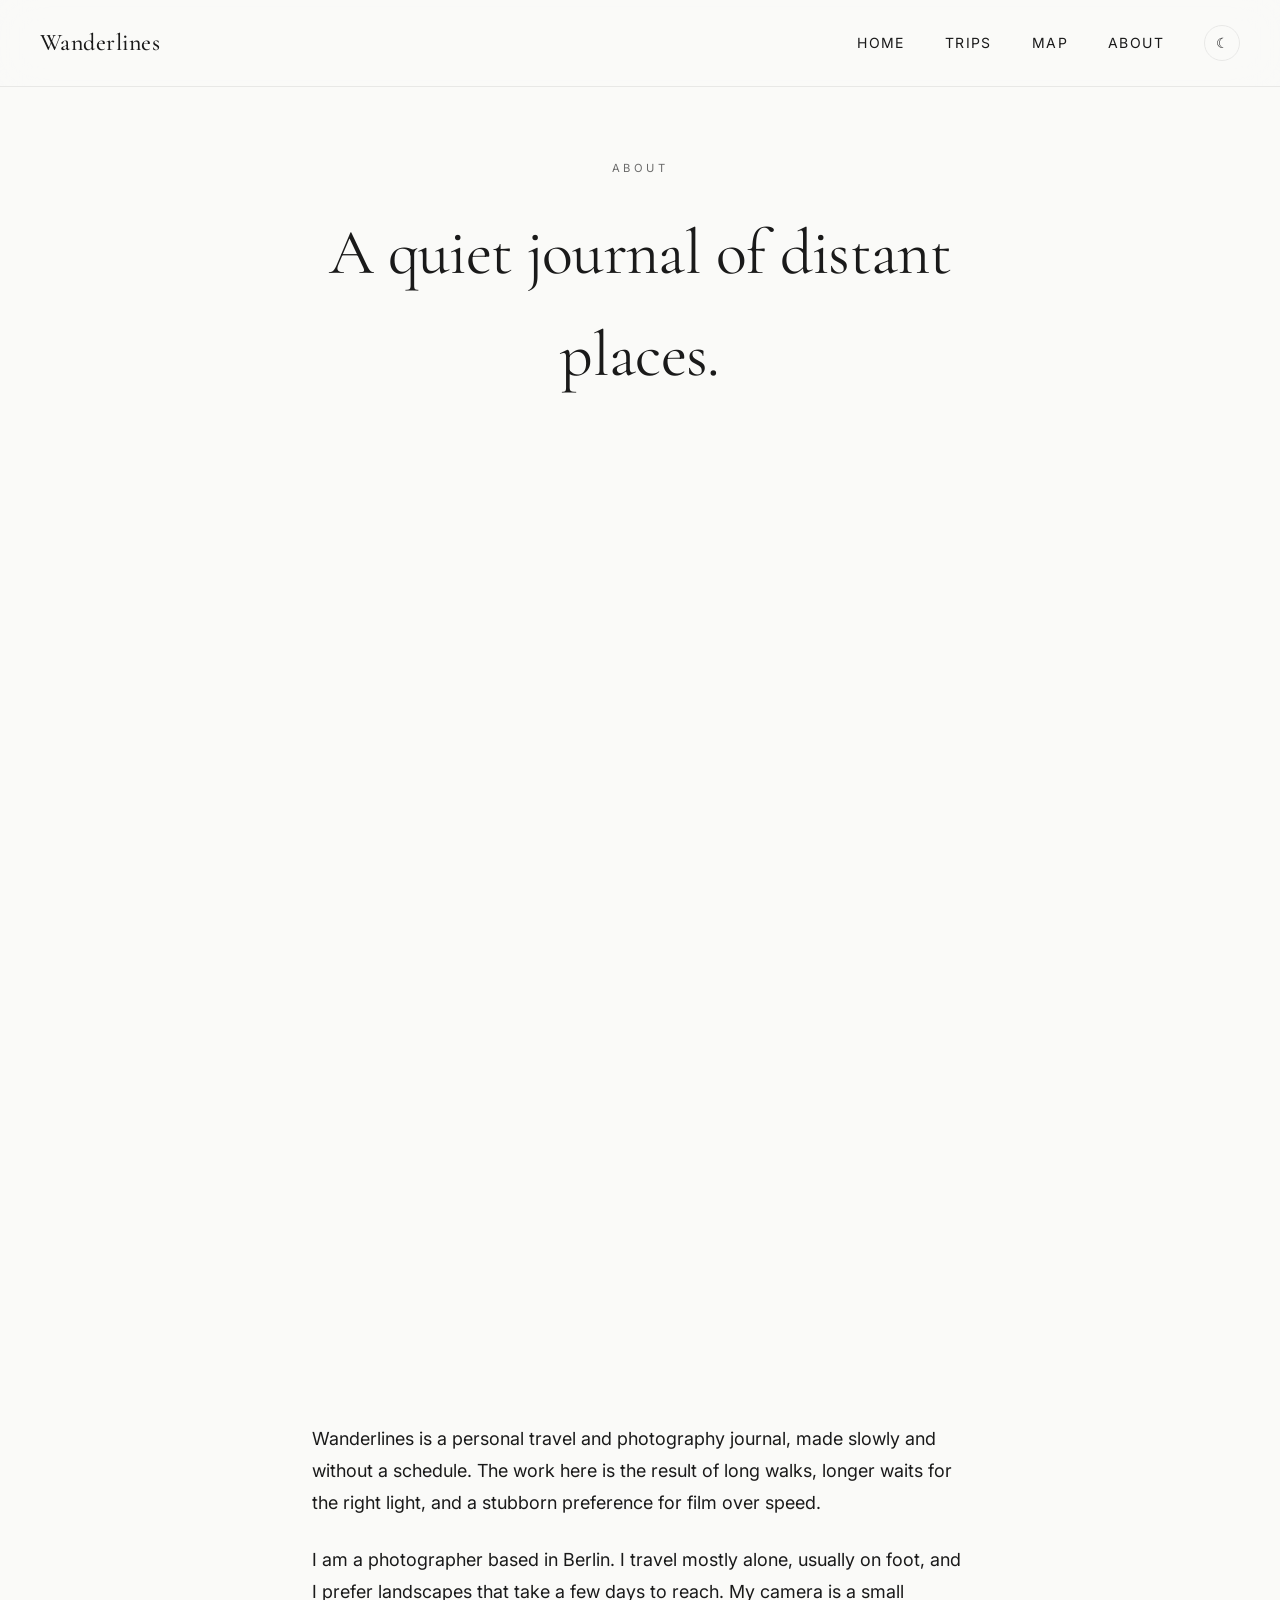
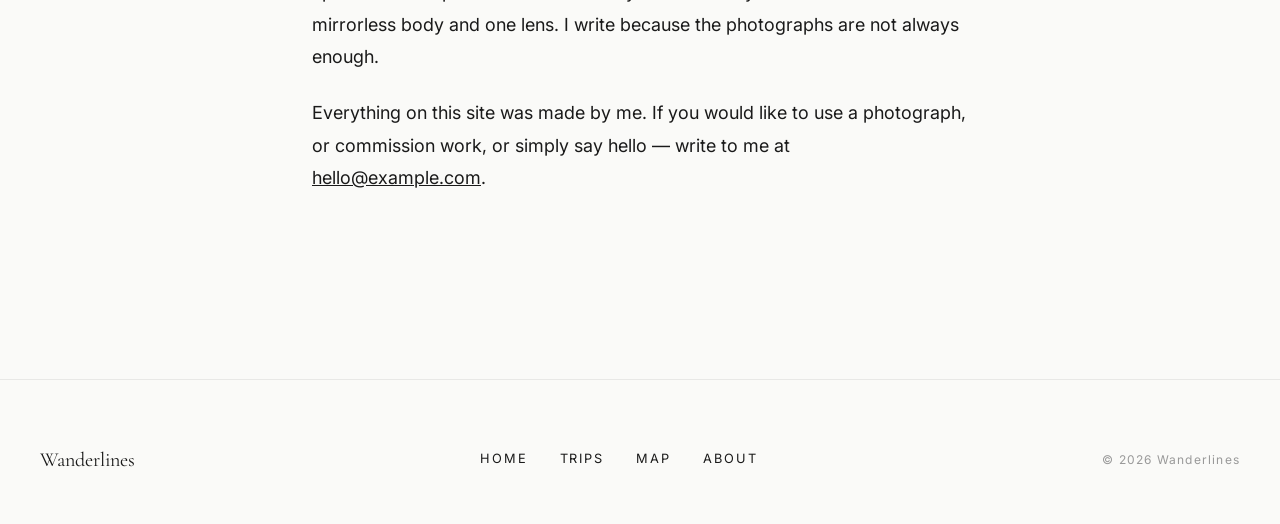
==== about.html @ 34afced1 "Upload website" ====
<!DOCTYPE html>
<html lang="en" data-theme="light">
<head>
<meta charset="UTF-8">
<meta name="viewport" content="width=device-width, initial-scale=1.0">
<title>About — Wanderlines</title>
<link rel="preconnect" href="https://fonts.googleapis.com">
<link rel="preconnect" href="https://fonts.gstatic.com" crossorigin>
<link href="https://fonts.googleapis.com/css2?family=Cormorant+Garamond:wght@400;500&family=Inter:wght@300;400;500&display=swap" rel="stylesheet">
<link rel="stylesheet" href="style.css">
</head>
<body>

<nav class="nav">
  <a href="index.html" class="nav-brand">Wanderlines</a>
  <ul class="nav-links">
    <li><a href="index.html">Home</a></li>
    <li><a href="trips.html">Trips</a></li>
    <li><a href="map.html">Map</a></li>
    <li><a href="about.html">About</a></li>
    <li><button class="theme-toggle" aria-label="Toggle theme">☾</button></li>
  </ul>
</nav>

<header class="about-hero">
  <div class="article-eyebrow">About</div>
  <h1>A quiet journal of distant places.</h1>
</header>

<div class="about-portrait">
  <img loading="lazy" src="https://images.unsplash.com/photo-1438761681033-6461ffad8d80?w=1200&q=85" alt="Portrait">
</div>

<section class="about-content">
  <p>
    Wanderlines is a personal travel and photography journal, made slowly and without a schedule. The work here is the result of long walks, longer waits for the right light, and a stubborn preference for film over speed.
  </p>
  <p>
    I am a photographer based in Berlin. I travel mostly alone, usually on foot, and I prefer landscapes that take a few days to reach. My camera is a small mirrorless body and one lens. I write because the photographs are not always enough.
  </p>
  <p>
    Everything on this site was made by me. If you would like to use a photograph, or commission work, or simply say hello — write to me at <a href="mailto:hello@example.com" style="text-decoration: underline;">hello@example.com</a>.
  </p>
</section>

<footer class="footer">
  <div class="footer-inner">
    <div class="footer-brand">Wanderlines</div>
    <ul class="footer-links">
      <li><a href="index.html">Home</a></li>
      <li><a href="trips.html">Trips</a></li>
      <li><a href="map.html">Map</a></li>
    <li><a href="about.html">About</a></li>
    </ul>
    <div class="footer-copy">© 2026 Wanderlines</div>
  </div>
</footer>

<script src="script.js"></script>
</body>
</html>
---- style.css ----
:root {
  --bg: #fafaf8;
  --text: #1a1a1a;
  --text-muted: #6b6b6b;
  --text-soft: #999;
  --border: #e8e8e6;
  --accent: #1a1a1a;
  --max-width: 1400px;
  --content-width: 720px;
  --font-serif: 'Cormorant Garamond', 'Playfair Display', Georgia, serif;
  --font-sans: 'Inter', -apple-system, BlinkMacSystemFont, 'Segoe UI', sans-serif;
  --font-mono: 'JetBrains Mono', 'Courier New', monospace;
}

[data-theme="dark"] {
  --bg: #0f0f0f;
  --text: #f0f0ed;
  --text-muted: #a0a0a0;
  --text-soft: #707070;
  --border: #2a2a2a;
  --accent: #f0f0ed;
}

* {
  margin: 0;
  padding: 0;
  box-sizing: border-box;
}

html {
  scroll-behavior: smooth;
}

body {
  background: var(--bg);
  color: var(--text);
  font-family: var(--font-sans);
  font-size: 16px;
  line-height: 1.6;
  -webkit-font-smoothing: antialiased;
  -moz-osx-font-smoothing: grayscale;
  transition: background 0.3s ease, color 0.3s ease;
}

img {
  max-width: 100%;
  display: block;
  height: auto;
}

a {
  color: inherit;
  text-decoration: none;
  transition: opacity 0.2s ease;
}

a:hover {
  opacity: 0.6;
}

/* ============ NAVIGATION ============ */
.nav {
  position: fixed;
  top: 0;
  left: 0;
  right: 0;
  z-index: 100;
  padding: 1.5rem 2.5rem;
  display: flex;
  justify-content: space-between;
  align-items: center;
  background: rgba(250, 250, 248, 0.85);
  backdrop-filter: blur(20px);
  -webkit-backdrop-filter: blur(20px);
  border-bottom: 1px solid var(--border);
  transition: background 0.3s ease;
}

[data-theme="dark"] .nav {
  background: rgba(15, 15, 15, 0.85);
}

.nav-brand {
  font-family: var(--font-serif);
  font-size: 1.5rem;
  font-weight: 500;
  letter-spacing: 0.02em;
}

.nav-links {
  display: flex;
  gap: 2.5rem;
  align-items: center;
  list-style: none;
}

.nav-links a {
  font-size: 0.875rem;
  letter-spacing: 0.1em;
  text-transform: uppercase;
  font-weight: 400;
}

.theme-toggle {
  background: none;
  border: 1px solid var(--border);
  color: var(--text);
  width: 36px;
  height: 36px;
  border-radius: 50%;
  cursor: pointer;
  display: flex;
  align-items: center;
  justify-content: center;
  font-size: 0.9rem;
  transition: all 0.2s ease;
}

.theme-toggle:hover {
  border-color: var(--text);
}

/* ============ HERO ============ */
.hero-link {
  display: block;
  text-decoration: none;
  color: inherit;
}

.hero-link:hover {
  opacity: 1;
}

.hero {
  height: 100vh;
  width: 100%;
  position: relative;
  overflow: hidden;
  display: flex;
  align-items: flex-end;
  justify-content: center;
  padding-bottom: 5rem;
}

.hero-image {
  position: absolute;
  inset: 0;
  width: 100%;
  height: 100%;
  object-fit: cover;
  z-index: 1;
}

.hero-overlay {
  position: absolute;
  inset: 0;
  background: linear-gradient(to bottom, rgba(0,0,0,0.1) 0%, rgba(0,0,0,0) 30%, rgba(0,0,0,0) 60%, rgba(0,0,0,0.5) 100%);
  z-index: 2;
}

.hero-content {
  position: relative;
  z-index: 3;
  text-align: center;
  color: #fff;
  padding: 0 2rem;
  max-width: 900px;
}

.hero-eyebrow {
  font-size: 0.75rem;
  letter-spacing: 0.3em;
  text-transform: uppercase;
  margin-bottom: 1.5rem;
  opacity: 0.9;
}

.hero-title {
  font-family: var(--font-serif);
  font-size: clamp(2.5rem, 6vw, 5rem);
  font-weight: 400;
  line-height: 1.1;
  letter-spacing: -0.01em;
  margin-bottom: 1.5rem;
}

.hero-subtitle {
  font-size: 1rem;
  opacity: 0.85;
  letter-spacing: 0.05em;
  font-weight: 300;
}

/* ============ SECTIONS ============ */
.section {
  padding: 6rem 2.5rem;
  max-width: var(--max-width);
  margin: 0 auto;
}

.section-header {
  display: flex;
  justify-content: space-between;
  align-items: baseline;
  margin-bottom: 4rem;
  padding-bottom: 1.5rem;
  border-bottom: 1px solid var(--border);
}

.section-title {
  font-family: var(--font-serif);
  font-size: 2.5rem;
  font-weight: 400;
  letter-spacing: -0.01em;
}

.section-meta {
  font-size: 0.75rem;
  letter-spacing: 0.2em;
  text-transform: uppercase;
  color: var(--text-muted);
}

/* ============ TRIP GRID ============ */
.trip-grid {
  display: grid;
  grid-template-columns: repeat(auto-fit, minmax(380px, 1fr));
  gap: 3rem 2.5rem;
}

.trip-card {
  display: block;
  cursor: pointer;
}

.trip-card-image {
  position: relative;
  width: 100%;
  aspect-ratio: 4 / 5;
  overflow: hidden;
  background: var(--border);
  margin-bottom: 1.5rem;
}

.trip-card-image img {
  width: 100%;
  height: 100%;
  object-fit: cover;
}

.trip-card:hover .trip-card-title {
  opacity: 0.6;
}

.trip-card-title {
  transition: opacity 0.2s ease;
}

.trip-card-meta {
  font-size: 0.7rem;
  letter-spacing: 0.25em;
  text-transform: uppercase;
  color: var(--text-muted);
  margin-bottom: 0.5rem;
}

.trip-card-title {
  font-family: var(--font-serif);
  font-size: 1.75rem;
  font-weight: 400;
  line-height: 1.2;
  margin-bottom: 0.4rem;
  letter-spacing: -0.01em;
}

.trip-card-subtitle {
  font-size: 0.95rem;
  color: var(--text-muted);
  font-weight: 300;
}

/* Featured first card spans two columns on larger screens */
.trip-grid.featured .trip-card:first-child {
  grid-column: span 2;
}

.trip-grid.featured .trip-card:first-child .trip-card-image {
  aspect-ratio: 16 / 9;
}

@media (max-width: 900px) {
  .trip-grid.featured .trip-card:first-child {
    grid-column: span 1;
  }
  .trip-grid.featured .trip-card:first-child .trip-card-image {
    aspect-ratio: 4 / 5;
  }
}

/* ============ ARTICLE LAYOUT ============ */
.article-hero {
  height: 90vh;
  width: 100%;
  position: relative;
  overflow: hidden;
}

.article-hero img {
  width: 100%;
  height: 100%;
  object-fit: cover;
}

.article-header {
  max-width: var(--content-width);
  margin: 5rem auto 4rem;
  padding: 0 2rem;
  text-align: center;
}

.article-eyebrow {
  font-size: 0.7rem;
  letter-spacing: 0.3em;
  text-transform: uppercase;
  color: var(--text-muted);
  margin-bottom: 1.5rem;
}

.article-title {
  font-family: var(--font-serif);
  font-size: clamp(2.5rem, 5vw, 4rem);
  font-weight: 400;
  line-height: 1.1;
  letter-spacing: -0.015em;
  margin-bottom: 1.5rem;
}

.article-meta {
  display: flex;
  justify-content: center;
  gap: 2rem;
  font-size: 0.75rem;
  letter-spacing: 0.2em;
  text-transform: uppercase;
  color: var(--text-muted);
}

.article-body {
  max-width: var(--max-width);
  margin: 0 auto;
  padding: 0 2.5rem 6rem;
}

.article-body > * + * {
  margin-top: 4rem;
}

.prose {
  max-width: var(--content-width);
  margin-left: auto;
  margin-right: auto;
  font-size: 1.125rem;
  line-height: 1.75;
  color: var(--text);
}

.prose p {
  margin-bottom: 1.5rem;
}

.prose p:last-child {
  margin-bottom: 0;
}

.prose h2 {
  font-family: var(--font-serif);
  font-size: 2rem;
  font-weight: 400;
  margin: 3rem 0 1.5rem;
  letter-spacing: -0.01em;
}

.prose h3 {
  font-family: var(--font-serif);
  font-size: 1.5rem;
  font-weight: 400;
  margin: 2.5rem 0 1rem;
}

.prose .lead {
  font-size: 1.25rem;
  line-height: 1.65;
  font-weight: 400;
  color: var(--text);
  margin-bottom: 2rem;
}

/* ============ IMAGE BLOCKS ============ */
.image-full {
  width: 100%;
  margin: 0 auto;
}

.image-full img {
  width: 100%;
  height: auto;
}

.image-caption {
  max-width: var(--content-width);
  margin: 1rem auto 0;
  font-size: 0.8rem;
  letter-spacing: 0.1em;
  text-transform: uppercase;
  color: var(--text-soft);
  text-align: center;
}

.image-portrait {
  max-width: 800px;
  margin: 0 auto;
}

.image-portrait img {
  aspect-ratio: 3 / 4;
  object-fit: cover;
  width: 100%;
}

.image-pair {
  display: grid;
  grid-template-columns: 1fr 1fr;
  gap: 1rem;
}

.image-pair img {
  width: 100%;
  aspect-ratio: 3 / 4;
  object-fit: cover;
}

@media (max-width: 700px) {
  .image-pair {
    grid-template-columns: 1fr;
  }
}

.image-triptych {
  display: grid;
  grid-template-columns: 1fr 1fr 1fr;
  gap: 0.5rem;
}

.image-triptych img {
  width: 100%;
  aspect-ratio: 3 / 4;
  object-fit: cover;
}

@media (max-width: 700px) {
  .image-triptych {
    grid-template-columns: 1fr;
  }
}

/* ============ ABOUT PAGE ============ */
.about-hero {
  padding: 10rem 2.5rem 4rem;
  text-align: center;
  max-width: 800px;
  margin: 0 auto;
}

.about-hero h1 {
  font-family: var(--font-serif);
  font-size: clamp(2.5rem, 5vw, 4rem);
  font-weight: 400;
  margin-bottom: 1.5rem;
  letter-spacing: -0.01em;
}

.about-portrait {
  max-width: 600px;
  margin: 3rem auto;
}

.about-portrait img {
  width: 100%;
  aspect-ratio: 3 / 4;
  object-fit: cover;
}

.about-content {
  max-width: var(--content-width);
  margin: 0 auto;
  padding: 2rem 2rem 6rem;
  font-size: 1.125rem;
  line-height: 1.8;
}

.about-content p {
  margin-bottom: 1.5rem;
}

/* ============ FOOTER ============ */
.footer {
  border-top: 1px solid var(--border);
  padding: 4rem 2.5rem 3rem;
  margin-top: 4rem;
}

.footer-inner {
  max-width: var(--max-width);
  margin: 0 auto;
  display: flex;
  justify-content: space-between;
  align-items: center;
  flex-wrap: wrap;
  gap: 2rem;
}

.footer-brand {
  font-family: var(--font-serif);
  font-size: 1.25rem;
}

.footer-links {
  display: flex;
  gap: 2rem;
  list-style: none;
  font-size: 0.8rem;
  letter-spacing: 0.15em;
  text-transform: uppercase;
}

.footer-copy {
  font-size: 0.75rem;
  color: var(--text-soft);
  letter-spacing: 0.1em;
}

/* ============ LAZY LOADING ============ */
img[loading="lazy"] {
  opacity: 0;
  transition: opacity 0.6s ease;
}

img[loading="lazy"].loaded {
  opacity: 1;
}

/* ============ LIGHTBOX ============ */
.article-body img {
  cursor: zoom-in;
}

.lightbox {
  position: fixed;
  inset: 0;
  background: rgba(10, 10, 10, 0.96);
  z-index: 1000;
  display: none;
  align-items: center;
  justify-content: center;
  opacity: 0;
  transition: opacity 0.3s ease;
  cursor: zoom-out;
}

.lightbox.open {
  display: flex;
  opacity: 1;
}

.lightbox img {
  max-width: 92vw;
  max-height: 92vh;
  width: auto;
  height: auto;
  object-fit: contain;
  user-select: none;
}

.lightbox-close {
  position: fixed;
  top: 1.5rem;
  right: 1.5rem;
  background: none;
  border: none;
  color: #fff;
  font-size: 2rem;
  cursor: pointer;
  width: 44px;
  height: 44px;
  display: flex;
  align-items: center;
  justify-content: center;
  line-height: 1;
  opacity: 0.7;
  transition: opacity 0.2s ease;
}

.lightbox-close:hover {
  opacity: 1;
}

.lightbox-nav {
  position: fixed;
  top: 50%;
  transform: translateY(-50%);
  background: none;
  border: none;
  color: #fff;
  font-size: 2rem;
  cursor: pointer;
  width: 60px;
  height: 60px;
  display: flex;
  align-items: center;
  justify-content: center;
  opacity: 0.5;
  transition: opacity 0.2s ease;
}

.lightbox-nav:hover {
  opacity: 1;
}

.lightbox-prev {
  left: 1rem;
}

.lightbox-next {
  right: 1rem;
}

.lightbox-counter {
  position: fixed;
  bottom: 1.5rem;
  left: 50%;
  transform: translateX(-50%);
  color: #fff;
  font-size: 0.75rem;
  letter-spacing: 0.2em;
  text-transform: uppercase;
  opacity: 0.7;
}

@media (max-width: 600px) {
  .lightbox-nav {
    width: 44px;
    font-size: 1.5rem;
  }
}

/* ============ MOBILE ============ */
@media (max-width: 768px) {
  .nav {
    padding: 1rem 1.5rem;
  }

  .nav-links {
    gap: 1.25rem;
  }

  .nav-links a {
    font-size: 0.75rem;
  }

  .section {
    padding: 4rem 1.5rem;
  }

  .section-header {
    flex-direction: column;
    align-items: flex-start;
    gap: 0.75rem;
  }

  .section-title {
    font-size: 1.75rem;
  }

  .trip-grid {
    grid-template-columns: 1fr;
    gap: 3rem;
  }

  .article-body {
    padding: 0 1rem 4rem;
  }

  .article-body > * + * {
    margin-top: 2.5rem;
  }

  .footer-inner {
    flex-direction: column;
    text-align: center;
  }
}
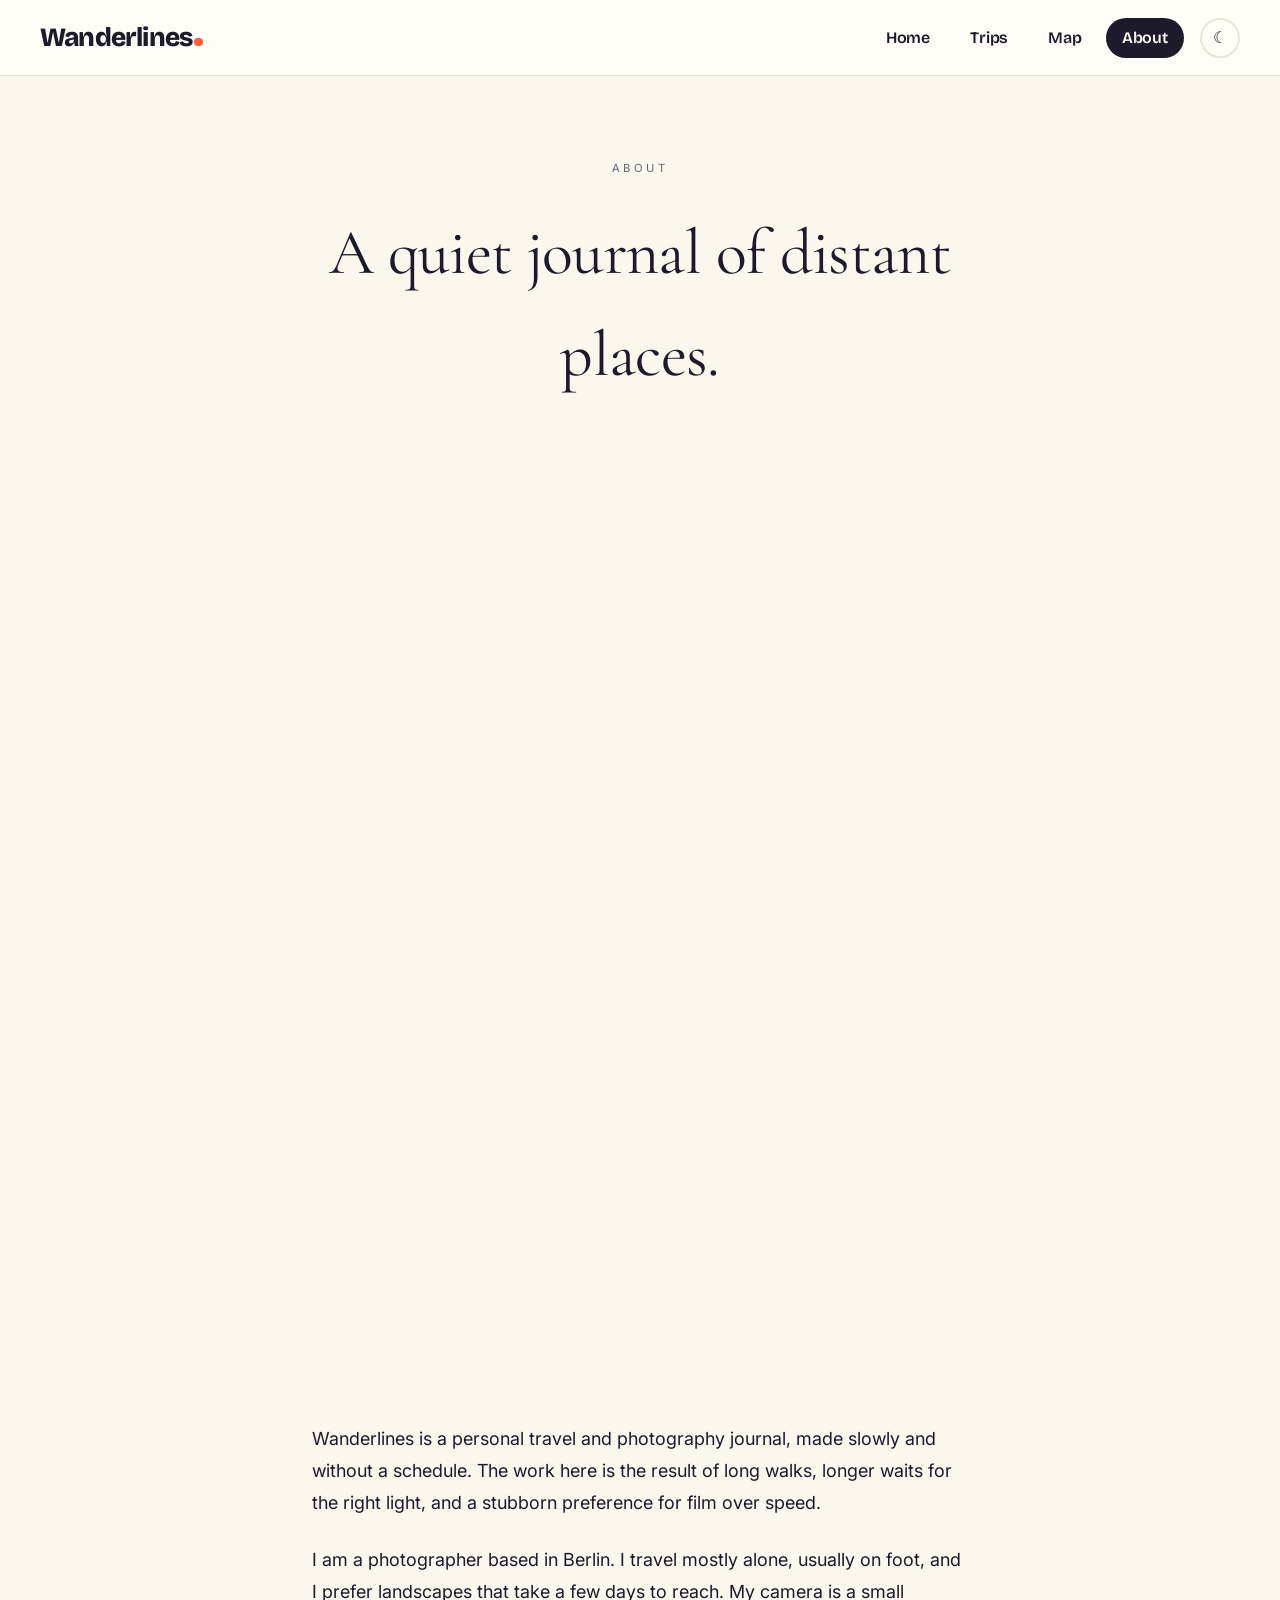
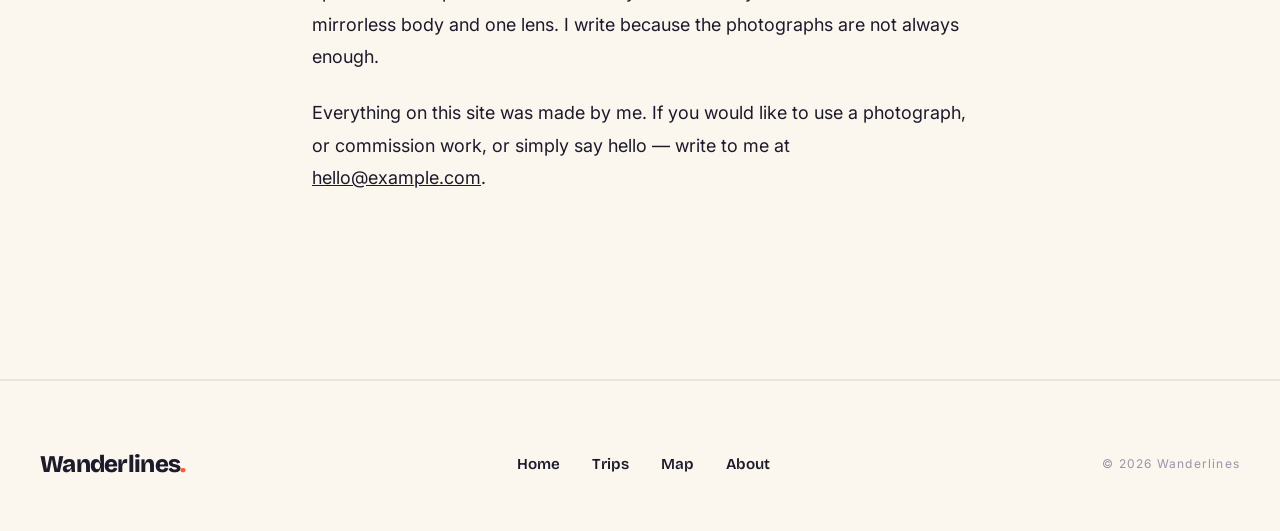
==== commit 1ffa25c5: "Modernized website, mobile version fixed + minor fixes" ====
--- a/about.html
+++ b/about.html
@@ -6,13 +6,16 @@
 <title>About — Wanderlines</title>
 <link rel="preconnect" href="https://fonts.googleapis.com">
 <link rel="preconnect" href="https://fonts.gstatic.com" crossorigin>
-<link href="https://fonts.googleapis.com/css2?family=Cormorant+Garamond:wght@400;500&family=Inter:wght@300;400;500&display=swap" rel="stylesheet">
+<link href="https://fonts.googleapis.com/css2?family=Bricolage+Grotesque:opsz,wght@12..96,400..800&family=Cormorant+Garamond:wght@400;500&family=Inter:wght@300;400;500;600&display=swap" rel="stylesheet">
 <link rel="stylesheet" href="style.css">
 </head>
 <body>
 
 <nav class="nav">
   <a href="index.html" class="nav-brand">Wanderlines</a>
+  <button class="nav-toggle" aria-label="Open menu" aria-expanded="false">
+    <span></span><span></span><span></span>
+  </button>
   <ul class="nav-links">
     <li><a href="index.html">Home</a></li>
     <li><a href="trips.html">Trips</a></li>
@@ -21,6 +24,7 @@
     <li><button class="theme-toggle" aria-label="Toggle theme">☾</button></li>
   </ul>
 </nav>
+<div class="nav-overlay"></div>
 
 <header class="about-hero">
   <div class="article-eyebrow">About</div>
--- a/style.css
+++ b/style.css
@@ -1,24 +1,39 @@
 :root {
-  --bg: #fafaf8;
-  --text: #1a1a1a;
-  --text-muted: #6b6b6b;
-  --text-soft: #999;
-  --border: #e8e8e6;
-  --accent: #1a1a1a;
+  --bg: #fbf6ee;
+  --bg-elevated: #ffffff;
+  --text: #1d1a2b;
+  --text-muted: #6a6478;
+  --text-soft: #9a94a6;
+  --border: #ece4d6;
+  --accent: #ff5a3c;
+  --accent-teal: #12a58e;
+  --accent-sun: #ffbe2e;
+  --accent-soft: rgba(255, 90, 60, 0.12);
+  --nav-bg: rgba(255, 253, 249, 0.92);
+  --card-shadow: 0 18px 40px -18px rgba(29, 26, 43, 0.35);
+  --gradient-trail: linear-gradient(90deg, var(--accent) 0%, var(--accent-sun) 50%, var(--accent-teal) 100%);
+  --radius-card: 18px;
   --max-width: 1400px;
   --content-width: 720px;
+  --font-display: 'Bricolage Grotesque', 'Inter', -apple-system, BlinkMacSystemFont, sans-serif;
   --font-serif: 'Cormorant Garamond', 'Playfair Display', Georgia, serif;
   --font-sans: 'Inter', -apple-system, BlinkMacSystemFont, 'Segoe UI', sans-serif;
   --font-mono: 'JetBrains Mono', 'Courier New', monospace;
 }
 
 [data-theme="dark"] {
-  --bg: #0f0f0f;
-  --text: #f0f0ed;
-  --text-muted: #a0a0a0;
-  --text-soft: #707070;
-  --border: #2a2a2a;
-  --accent: #f0f0ed;
+  --bg: #14121c;
+  --bg-elevated: #1d1a28;
+  --text: #f5efe6;
+  --text-muted: #aaa3b8;
+  --text-soft: #6f6880;
+  --border: #2a2635;
+  --accent: #ff7a5c;
+  --accent-teal: #3fd1b8;
+  --accent-sun: #ffd36a;
+  --accent-soft: rgba(255, 122, 92, 0.16);
+  --nav-bg: rgba(20, 18, 28, 0.82);
+  --card-shadow: 0 18px 40px -18px rgba(0, 0, 0, 0.8);
 }
 
 * {
@@ -42,6 +57,11 @@
   transition: background 0.3s ease, color 0.3s ease;
 }
 
+::selection {
+  background: var(--accent);
+  color: #fff;
+}
+
 img {
   max-width: 100%;
   display: block;
@@ -51,7 +71,7 @@
 a {
   color: inherit;
   text-decoration: none;
-  transition: opacity 0.2s ease;
+  transition: opacity 0.2s ease, color 0.2s ease;
 }
 
 a:hover {
@@ -65,59 +85,169 @@
   left: 0;
   right: 0;
   z-index: 100;
-  padding: 1.5rem 2.5rem;
+  padding: 1.1rem 2.5rem;
   display: flex;
   justify-content: space-between;
   align-items: center;
-  background: rgba(250, 250, 248, 0.85);
-  backdrop-filter: blur(20px);
-  -webkit-backdrop-filter: blur(20px);
+  background: var(--nav-bg);
+  backdrop-filter: blur(20px) saturate(1.4);
+  -webkit-backdrop-filter: blur(20px) saturate(1.4);
   border-bottom: 1px solid var(--border);
-  transition: background 0.3s ease;
-}
-
-[data-theme="dark"] .nav {
-  background: rgba(15, 15, 15, 0.85);
+  transition: background 0.3s ease, box-shadow 0.3s ease;
+}
+
+.nav.is-scrolled {
+  box-shadow: 0 10px 30px -20px rgba(29, 26, 43, 0.5);
+}
+
+.nav-progress {
+  position: absolute;
+  left: 0;
+  bottom: -1px;
+  width: 100%;
+  height: 3px;
+  background: var(--gradient-trail);
+  transform-origin: left center;
+  transform: scaleX(var(--scroll-progress, 0));
+  pointer-events: none;
 }
 
 .nav-brand {
-  font-family: var(--font-serif);
-  font-size: 1.5rem;
-  font-weight: 500;
-  letter-spacing: 0.02em;
+  font-family: var(--font-display);
+  font-size: 1.65rem;
+  font-weight: 800;
+  letter-spacing: -0.03em;
+  line-height: 1;
+  display: inline-flex;
+  align-items: baseline;
+  transition: transform 0.25s cubic-bezier(0.34, 1.56, 0.64, 1);
+}
+
+.nav-brand::after {
+  content: "";
+  width: 0.32em;
+  height: 0.32em;
+  margin-left: 0.08em;
+  border-radius: 50%;
+  background: var(--accent);
+  transition: background 0.25s ease, transform 0.25s ease;
+}
+
+.nav-brand:hover {
+  opacity: 1;
+  transform: rotate(-3deg) scale(1.04);
+}
+
+.nav-brand:hover::after {
+  background: var(--accent-teal);
+  transform: translateY(-0.35em);
 }
 
 .nav-links {
   display: flex;
-  gap: 2.5rem;
+  gap: 0.5rem;
   align-items: center;
   list-style: none;
 }
 
 .nav-links a {
-  font-size: 0.875rem;
-  letter-spacing: 0.1em;
-  text-transform: uppercase;
-  font-weight: 400;
+  display: block;
+  padding: 0.45rem 1rem;
+  border-radius: 999px;
+  font-family: var(--font-display);
+  font-size: 1rem;
+  font-weight: 600;
+  letter-spacing: -0.01em;
+  transition: background 0.2s ease, color 0.2s ease, transform 0.2s ease;
+}
+
+.nav-links a:hover {
+  opacity: 1;
+  background: var(--accent-soft);
+  color: var(--accent);
+  transform: translateY(-2px);
+}
+
+.nav-links a[aria-current="page"] {
+  background: var(--text);
+  color: var(--bg);
 }
 
 .theme-toggle {
   background: none;
-  border: 1px solid var(--border);
+  border: 2px solid var(--border);
   color: var(--text);
-  width: 36px;
-  height: 36px;
+  width: 40px;
+  height: 40px;
+  margin-left: 0.5rem;
   border-radius: 50%;
   cursor: pointer;
   display: flex;
   align-items: center;
   justify-content: center;
-  font-size: 0.9rem;
-  transition: all 0.2s ease;
+  font-size: 1rem;
+  transition: border-color 0.2s ease, color 0.2s ease, transform 0.4s cubic-bezier(0.34, 1.56, 0.64, 1);
 }
 
 .theme-toggle:hover {
-  border-color: var(--text);
+  border-color: var(--accent-sun);
+  color: var(--accent);
+  transform: rotate(25deg) scale(1.1);
+}
+
+.nav-toggle {
+  display: none;
+  background: none;
+  border: none;
+  width: 32px;
+  height: 24px;
+  padding: 0;
+  cursor: pointer;
+  flex-direction: column;
+  justify-content: space-between;
+  z-index: 210;
+  touch-action: manipulation;
+}
+
+.nav-toggle span {
+  display: block;
+  width: 100%;
+  height: 2.5px;
+  border-radius: 2px;
+  background: var(--text);
+  transition: transform 0.25s ease, opacity 0.25s ease, width 0.25s ease;
+}
+
+.nav-toggle span:nth-child(2) {
+  width: 70%;
+  background: var(--accent);
+}
+
+.nav-toggle[aria-expanded="true"] span:nth-child(1) {
+  transform: translateY(10.75px) rotate(45deg);
+}
+
+.nav-toggle[aria-expanded="true"] span:nth-child(2) {
+  opacity: 0;
+}
+
+.nav-toggle[aria-expanded="true"] span:nth-child(3) {
+  transform: translateY(-10.75px) rotate(-45deg);
+}
+
+.nav-overlay {
+  position: fixed;
+  inset: 0;
+  background: rgba(20, 18, 28, 0.45);
+  z-index: 90;
+  opacity: 0;
+  pointer-events: none;
+  transition: opacity 0.3s ease;
+}
+
+.nav-overlay.open {
+  opacity: 1;
+  pointer-events: auto;
 }
 
 /* ============ HERO ============ */
@@ -133,13 +263,14 @@
 
 .hero {
   height: 100vh;
+  height: 100svh;
   width: 100%;
   position: relative;
   overflow: hidden;
   display: flex;
   align-items: flex-end;
   justify-content: center;
-  padding-bottom: 5rem;
+  padding-bottom: 6.5rem;
 }
 
 .hero-image {
@@ -149,12 +280,21 @@
   height: 100%;
   object-fit: cover;
   z-index: 1;
+  translate: 0 var(--hero-shift, 0px);
+  animation: hero-drift 2.4s cubic-bezier(0.22, 1, 0.36, 1) both;
+}
+
+.hero-link:hover .hero-image {
+  scale: 1.03;
+  transition: scale 1.2s cubic-bezier(0.22, 1, 0.36, 1);
 }
 
 .hero-overlay {
   position: absolute;
   inset: 0;
-  background: linear-gradient(to bottom, rgba(0,0,0,0.1) 0%, rgba(0,0,0,0) 30%, rgba(0,0,0,0) 60%, rgba(0,0,0,0.5) 100%);
+  background:
+    linear-gradient(to bottom, rgba(20, 18, 28, 0.15) 0%, rgba(20, 18, 28, 0) 30%, rgba(20, 18, 28, 0) 50%, rgba(20, 18, 28, 0.7) 100%),
+    linear-gradient(135deg, rgba(255, 90, 60, 0.18) 0%, rgba(18, 165, 142, 0.12) 100%);
   z-index: 2;
 }
 
@@ -164,31 +304,89 @@
   text-align: center;
   color: #fff;
   padding: 0 2rem;
-  max-width: 900px;
+  max-width: 1000px;
+}
+
+.hero-content > * {
+  animation: rise-in 0.9s cubic-bezier(0.22, 1, 0.36, 1) both;
 }
 
 .hero-eyebrow {
-  font-size: 0.75rem;
-  letter-spacing: 0.3em;
+  display: inline-block;
+  padding: 0.4rem 0.95rem;
+  border-radius: 999px;
+  background: var(--accent);
+  font-family: var(--font-display);
+  font-size: 0.8rem;
+  font-weight: 700;
+  letter-spacing: 0.08em;
   text-transform: uppercase;
   margin-bottom: 1.5rem;
-  opacity: 0.9;
+  animation-delay: 0.3s;
+  transform: rotate(-2deg);
 }
 
 .hero-title {
-  font-family: var(--font-serif);
-  font-size: clamp(2.5rem, 6vw, 5rem);
+  font-family: var(--font-display);
+  font-size: clamp(2.8rem, 8vw, 6.5rem);
+  font-weight: 800;
+  line-height: 0.95;
+  letter-spacing: -0.04em;
+  margin-bottom: 1.25rem;
+  text-shadow: 0 4px 30px rgba(0, 0, 0, 0.25);
+  animation-delay: 0.45s;
+}
+
+.hero-subtitle {
+  font-size: 1.1rem;
+  opacity: 0.92;
   font-weight: 400;
-  line-height: 1.1;
-  letter-spacing: -0.01em;
-  margin-bottom: 1.5rem;
-}
-
-.hero-subtitle {
-  font-size: 1rem;
-  opacity: 0.85;
-  letter-spacing: 0.05em;
-  font-weight: 300;
+  animation-delay: 0.6s;
+}
+
+.hero::after {
+  content: "";
+  position: absolute;
+  z-index: 3;
+  left: 50%;
+  bottom: 2rem;
+  width: 26px;
+  height: 42px;
+  margin-left: -13px;
+  border: 2px solid rgba(255, 255, 255, 0.8);
+  border-radius: 14px;
+  background: radial-gradient(circle at 50% 30%, #fff 0 3px, transparent 4px) no-repeat;
+  background-size: 100% 100%;
+  animation: scroll-cue 1.8s ease-in-out infinite;
+}
+
+@keyframes hero-drift {
+  from {
+    scale: 1.12;
+  }
+  to {
+    scale: 1;
+  }
+}
+
+@keyframes rise-in {
+  from {
+    opacity: 0;
+    translate: 0 28px;
+  }
+  to {
+    opacity: 1;
+    translate: 0 0;
+  }
+}
+
+@keyframes scroll-cue {
+  0%, 100% {
+    background-position: 0 0;
+  }
+  50% {
+    background-position: 0 12px;
+  }
 }
 
 /* ============ SECTIONS ============ */
@@ -198,34 +396,52 @@
   margin: 0 auto;
 }
 
+.section-recent {
+  padding-bottom: 3rem;
+}
+
 .section-header {
   display: flex;
   justify-content: space-between;
-  align-items: baseline;
-  margin-bottom: 4rem;
+  align-items: flex-end;
+  margin-bottom: 3.5rem;
   padding-bottom: 1.5rem;
-  border-bottom: 1px solid var(--border);
+  border-bottom: 2px solid var(--border);
 }
 
 .section-title {
-  font-family: var(--font-serif);
-  font-size: 2.5rem;
-  font-weight: 400;
-  letter-spacing: -0.01em;
+  font-family: var(--font-display);
+  font-size: clamp(2.25rem, 5vw, 3.5rem);
+  font-weight: 800;
+  line-height: 1;
+  letter-spacing: -0.04em;
+}
+
+.section-title::after {
+  content: "";
+  display: block;
+  width: 64px;
+  height: 6px;
+  margin-top: 0.9rem;
+  border-radius: 6px;
+  background: var(--gradient-trail);
 }
 
 .section-meta {
-  font-size: 0.75rem;
-  letter-spacing: 0.2em;
-  text-transform: uppercase;
-  color: var(--text-muted);
+  font-family: var(--font-display);
+  font-size: 0.85rem;
+  font-weight: 700;
+  padding: 0.4rem 0.9rem;
+  border-radius: 999px;
+  background: var(--accent-soft);
+  color: var(--accent);
 }
 
 /* ============ TRIP GRID ============ */
 .trip-grid {
   display: grid;
   grid-template-columns: repeat(auto-fit, minmax(380px, 1fr));
-  gap: 3rem 2.5rem;
+  gap: 3.5rem 2.5rem;
 }
 
 .trip-card {
@@ -233,59 +449,107 @@
   cursor: pointer;
 }
 
+.trip-card:hover {
+  opacity: 1;
+}
+
 .trip-card-image {
   position: relative;
   width: 100%;
   aspect-ratio: 4 / 5;
   overflow: hidden;
+  border-radius: var(--radius-card);
   background: var(--border);
-  margin-bottom: 1.5rem;
+  margin-bottom: 1.25rem;
+  transform: perspective(900px) rotateX(var(--tilt-x, 0deg)) rotateY(var(--tilt-y, 0deg));
+  transition: transform 0.4s cubic-bezier(0.22, 1, 0.36, 1), box-shadow 0.4s ease;
+  will-change: transform;
+}
+
+.trip-card:hover .trip-card-image {
+  box-shadow: var(--card-shadow);
 }
 
 .trip-card-image img {
   width: 100%;
   height: 100%;
   object-fit: cover;
+  transition: opacity 0.6s ease, transform 0.8s cubic-bezier(0.22, 1, 0.36, 1);
+}
+
+.trip-card:hover .trip-card-image img {
+  transform: scale(1.07);
+}
+
+.trip-card-image::after {
+  content: "→";
+  position: absolute;
+  z-index: 2;
+  right: 1rem;
+  bottom: 1rem;
+  width: 52px;
+  height: 52px;
+  border-radius: 50%;
+  display: flex;
+  align-items: center;
+  justify-content: center;
+  background: var(--accent);
+  color: #fff;
+  font-size: 1.4rem;
+  font-weight: 700;
+  opacity: 0;
+  transform: scale(0.4) rotate(-45deg);
+  transition: opacity 0.3s ease, transform 0.4s cubic-bezier(0.34, 1.56, 0.64, 1);
+}
+
+.trip-card:hover .trip-card-image::after {
+  opacity: 1;
+  transform: scale(1) rotate(0deg);
+}
+
+.trip-card-meta {
+  font-family: var(--font-display);
+  font-size: 0.8rem;
+  font-weight: 700;
+  letter-spacing: 0.06em;
+  text-transform: uppercase;
+  color: var(--accent);
+  margin-bottom: 0.4rem;
+}
+
+.trip-card-title {
+  font-family: var(--font-display);
+  font-size: 1.85rem;
+  font-weight: 700;
+  line-height: 1.1;
+  margin-bottom: 0.4rem;
+  letter-spacing: -0.03em;
+  background: linear-gradient(var(--accent), var(--accent)) no-repeat 0 100% / 0 0.12em;
+  display: inline;
+  transition: background-size 0.4s cubic-bezier(0.22, 1, 0.36, 1);
 }
 
 .trip-card:hover .trip-card-title {
-  opacity: 0.6;
-}
-
-.trip-card-title {
-  transition: opacity 0.2s ease;
-}
-
-.trip-card-meta {
-  font-size: 0.7rem;
-  letter-spacing: 0.25em;
-  text-transform: uppercase;
+  background-size: 100% 0.12em;
+}
+
+.trip-card-subtitle {
+  margin-top: 0.5rem;
+  font-size: 0.98rem;
   color: var(--text-muted);
-  margin-bottom: 0.5rem;
-}
-
-.trip-card-title {
-  font-family: var(--font-serif);
-  font-size: 1.75rem;
   font-weight: 400;
-  line-height: 1.2;
-  margin-bottom: 0.4rem;
-  letter-spacing: -0.01em;
-}
-
-.trip-card-subtitle {
-  font-size: 0.95rem;
-  color: var(--text-muted);
-  font-weight: 300;
-}
-
-/* Featured first card spans two columns on larger screens */
+}
+
 .trip-grid.featured .trip-card:first-child {
   grid-column: span 2;
 }
 
 .trip-grid.featured .trip-card:first-child .trip-card-image {
   aspect-ratio: 16 / 9;
+}
+
+.trip-grid.featured .trip-card:first-child .trip-card-title {
+  font-size: clamp(2rem, 3.5vw, 2.75rem);
 }
 
 @media (max-width: 900px) {
@@ -295,6 +559,59 @@
   .trip-grid.featured .trip-card:first-child .trip-card-image {
     aspect-ratio: 4 / 5;
   }
+}
+
+/* ============ ALL TRIPS CTA ============ */
+.all-trips {
+  max-width: var(--max-width);
+  margin: 0 auto;
+  padding: 1rem 2.5rem 6rem;
+  display: flex;
+  justify-content: center;
+}
+
+.all-trips-button {
+  display: inline-flex;
+  align-items: center;
+  gap: 1rem;
+  padding: 1.1rem 1.4rem 1.1rem 2rem;
+  border-radius: 999px;
+  background: var(--text);
+  color: var(--bg);
+  font-family: var(--font-display);
+  font-size: 1.25rem;
+  font-weight: 700;
+  letter-spacing: -0.01em;
+  box-shadow: 0 6px 0 var(--accent);
+  transition: transform 0.25s cubic-bezier(0.34, 1.56, 0.64, 1), box-shadow 0.25s ease, background 0.25s ease;
+}
+
+.all-trips-button:hover {
+  opacity: 1;
+  transform: translateY(-3px);
+  box-shadow: 0 9px 0 var(--accent-teal);
+}
+
+.all-trips-button:active {
+  transform: translateY(4px);
+  box-shadow: 0 2px 0 var(--accent);
+}
+
+.all-trips-arrow {
+  width: 44px;
+  height: 44px;
+  border-radius: 50%;
+  display: flex;
+  align-items: center;
+  justify-content: center;
+  background: var(--accent);
+  color: #fff;
+  transition: transform 0.3s cubic-bezier(0.34, 1.56, 0.64, 1), background 0.25s ease;
+}
+
+.all-trips-button:hover .all-trips-arrow {
+  transform: translateX(6px) rotate(-10deg);
+  background: var(--accent-teal);
 }
 
 /* ============ ARTICLE LAYOUT ============ */
@@ -398,7 +715,8 @@
 /* ============ IMAGE BLOCKS ============ */
 .image-full {
   width: 100%;
-  margin: 0 auto;
+  margin-left: auto;
+  margin-right: auto;
 }
 
 .image-full img {
@@ -504,9 +822,13 @@
 
 /* ============ FOOTER ============ */
 .footer {
-  border-top: 1px solid var(--border);
+  border-top: 2px solid var(--border);
   padding: 4rem 2.5rem 3rem;
   margin-top: 4rem;
+}
+
+.all-trips + .footer {
+  margin-top: 0;
 }
 
 .footer-inner {
@@ -520,17 +842,29 @@
 }
 
 .footer-brand {
-  font-family: var(--font-serif);
-  font-size: 1.25rem;
+  font-family: var(--font-display);
+  font-size: 1.5rem;
+  font-weight: 800;
+  letter-spacing: -0.03em;
+}
+
+.footer-brand::after {
+  content: ".";
+  color: var(--accent);
 }
 
 .footer-links {
   display: flex;
   gap: 2rem;
   list-style: none;
-  font-size: 0.8rem;
-  letter-spacing: 0.15em;
-  text-transform: uppercase;
+  font-family: var(--font-display);
+  font-size: 0.95rem;
+  font-weight: 600;
+}
+
+.footer-links a:hover {
+  opacity: 1;
+  color: var(--accent);
 }
 
 .footer-copy {
@@ -659,26 +993,95 @@
     padding: 1rem 1.5rem;
   }
 
+  .nav-brand {
+    font-size: 1.45rem;
+  }
+
+  .nav-toggle {
+    display: flex;
+  }
+
   .nav-links {
-    gap: 1.25rem;
+    position: fixed;
+    top: 0;
+    right: 0;
+    z-index: 200;
+    width: min(80vw, 320px);
+    height: 100vh;
+    height: 100dvh;
+    margin: 0;
+    padding: 6rem 1.5rem 2rem;
+    background: var(--bg);
+    border-left: 4px solid var(--accent);
+    flex-direction: column;
+    align-items: flex-start;
+    gap: 0.5rem;
+    transform: translateX(105%);
+    transition: transform 0.35s cubic-bezier(0.22, 1, 0.36, 1);
+    overflow-y: auto;
+  }
+
+  .nav-links.open {
+    transform: translateX(0);
+  }
+
+  .nav-links li {
+    width: 100%;
+    opacity: 0;
+    translate: 24px 0;
+    transition: opacity 0.3s ease, translate 0.4s cubic-bezier(0.22, 1, 0.36, 1);
+  }
+
+  .nav-links.open li {
+    opacity: 1;
+    translate: 0 0;
+  }
+
+  .nav-links.open li:nth-child(2) {
+    transition-delay: 0.05s;
+  }
+
+  .nav-links.open li:nth-child(3) {
+    transition-delay: 0.1s;
+  }
+
+  .nav-links.open li:nth-child(4) {
+    transition-delay: 0.15s;
+  }
+
+  .nav-links.open li:nth-child(5) {
+    transition-delay: 0.2s;
   }
 
   .nav-links a {
-    font-size: 0.75rem;
+    font-size: 1.9rem;
+    font-weight: 800;
+    letter-spacing: -0.03em;
+    padding: 0.4rem 1rem;
+  }
+
+  .theme-toggle {
+    margin: 1rem 0 0 1rem;
+    width: 48px;
+    height: 48px;
+  }
+
+  .hero {
+    padding-bottom: 6rem;
   }
 
   .section {
     padding: 4rem 1.5rem;
+  }
+
+  .section-recent {
+    padding-bottom: 2rem;
   }
 
   .section-header {
     flex-direction: column;
     align-items: flex-start;
-    gap: 0.75rem;
-  }
-
-  .section-title {
-    font-size: 1.75rem;
+    gap: 1rem;
   }
 
   .trip-grid {
@@ -686,6 +1089,20 @@
     gap: 3rem;
   }
 
+  .trip-card-image::after {
+    opacity: 1;
+    transform: scale(0.8);
+  }
+
+  .all-trips {
+    padding: 0 1.5rem 4rem;
+  }
+
+  .all-trips-button {
+    width: 100%;
+    justify-content: space-between;
+  }
+
   .article-body {
     padding: 0 1rem 4rem;
   }
@@ -699,3 +1116,15 @@
     text-align: center;
   }
 }
+
+/* ============ REDUCED MOTION ============ */
+@media (prefers-reduced-motion: reduce) {
+  *,
+  *::before,
+  *::after {
+    animation-duration: 0.01ms !important;
+    animation-iteration-count: 1 !important;
+    transition-duration: 0.01ms !important;
+    scroll-behavior: auto !important;
+  }
+}
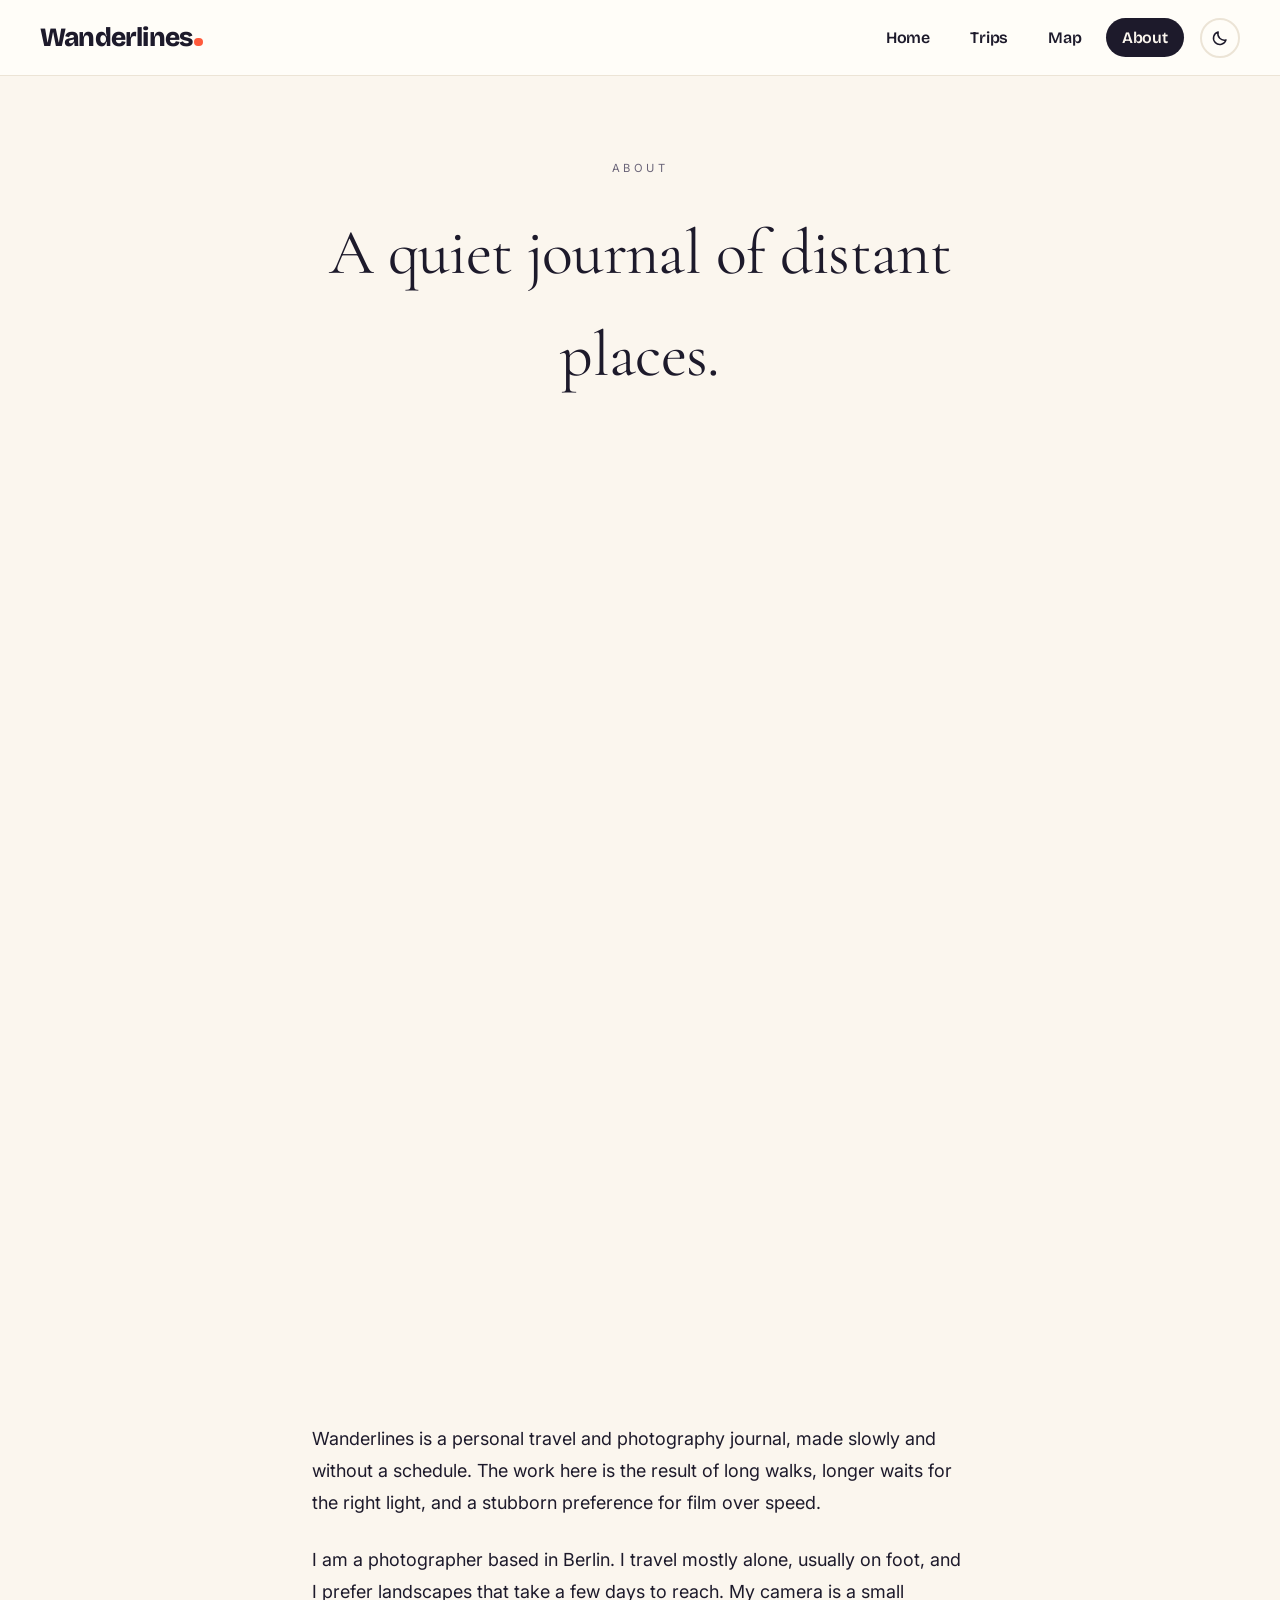
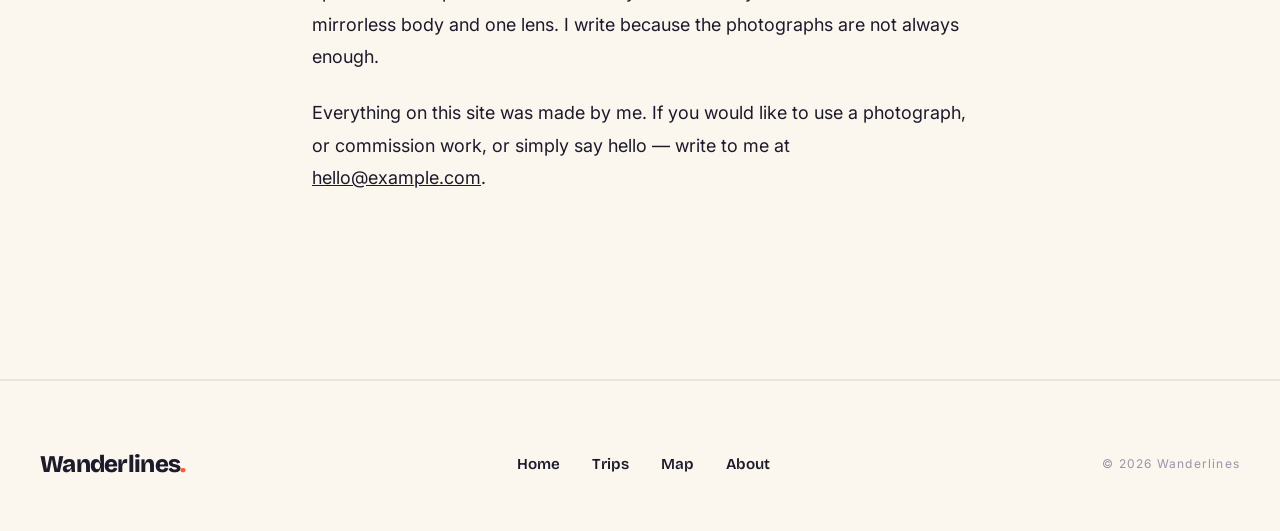
==== commit 61b1221f: "Bug fixes" ====
--- a/about.html
+++ b/about.html
@@ -8,6 +8,7 @@
 <link rel="preconnect" href="https://fonts.gstatic.com" crossorigin>
 <link href="https://fonts.googleapis.com/css2?family=Bricolage+Grotesque:opsz,wght@12..96,400..800&family=Cormorant+Garamond:wght@400;500&family=Inter:wght@300;400;500;600&display=swap" rel="stylesheet">
 <link rel="stylesheet" href="style.css">
+<script src="theme.js"></script>
 </head>
 <body>
 
@@ -21,7 +22,7 @@
     <li><a href="trips.html">Trips</a></li>
     <li><a href="map.html">Map</a></li>
     <li><a href="about.html">About</a></li>
-    <li><button class="theme-toggle" aria-label="Toggle theme">☾</button></li>
+    <li><button class="theme-toggle" aria-label="Toggle theme"></button></li>
   </ul>
 </nav>
 <div class="nav-overlay"></div>
--- a/style.css
+++ b/style.css
@@ -13,6 +13,7 @@
   --card-shadow: 0 18px 40px -18px rgba(29, 26, 43, 0.35);
   --gradient-trail: linear-gradient(90deg, var(--accent) 0%, var(--accent-sun) 50%, var(--accent-teal) 100%);
   --radius-card: 18px;
+  --nav-height: 76px;
   --max-width: 1400px;
   --content-width: 720px;
   --font-display: 'Bricolage Grotesque', 'Inter', -apple-system, BlinkMacSystemFont, sans-serif;
@@ -85,7 +86,8 @@
   left: 0;
   right: 0;
   z-index: 100;
-  padding: 1.1rem 2.5rem;
+  height: var(--nav-height);
+  padding: 0 2.5rem;
   display: flex;
   justify-content: space-between;
   align-items: center;
@@ -199,8 +201,8 @@
   display: none;
   background: none;
   border: none;
-  width: 32px;
-  height: 24px;
+  width: 24px;
+  height: 18px;
   padding: 0;
   cursor: pointer;
   flex-direction: column;
@@ -212,7 +214,7 @@
 .nav-toggle span {
   display: block;
   width: 100%;
-  height: 2.5px;
+  height: 2px;
   border-radius: 2px;
   background: var(--text);
   transition: transform 0.25s ease, opacity 0.25s ease, width 0.25s ease;
@@ -224,7 +226,7 @@
 }
 
 .nav-toggle[aria-expanded="true"] span:nth-child(1) {
-  transform: translateY(10.75px) rotate(45deg);
+  transform: translateY(8px) rotate(45deg);
 }
 
 .nav-toggle[aria-expanded="true"] span:nth-child(2) {
@@ -232,7 +234,7 @@
 }
 
 .nav-toggle[aria-expanded="true"] span:nth-child(3) {
-  transform: translateY(-10.75px) rotate(-45deg);
+  transform: translateY(-8px) rotate(-45deg);
 }
 
 .nav-overlay {
@@ -255,6 +257,7 @@
   display: block;
   text-decoration: none;
   color: inherit;
+  -webkit-tap-highlight-color: transparent;
 }
 
 .hero-link:hover {
@@ -284,9 +287,11 @@
   animation: hero-drift 2.4s cubic-bezier(0.22, 1, 0.36, 1) both;
 }
 
-.hero-link:hover .hero-image {
-  scale: 1.03;
-  transition: scale 1.2s cubic-bezier(0.22, 1, 0.36, 1);
+@media (hover: hover) and (pointer: fine) {
+  .hero-link:hover .hero-image {
+    scale: 1.03;
+    transition: scale 1.2s cubic-bezier(0.22, 1, 0.36, 1);
+  }
 }
 
 .hero-overlay {
@@ -424,7 +429,7 @@
   height: 6px;
   margin-top: 0.9rem;
   border-radius: 6px;
-  background: var(--gradient-trail);
+  background: var(--accent);
 }
 
 .section-meta {
@@ -989,8 +994,12 @@
 
 /* ============ MOBILE ============ */
 @media (max-width: 768px) {
+  :root {
+    --nav-height: 60px;
+  }
+
   .nav {
-    padding: 1rem 1.5rem;
+    padding: 0 1.5rem;
   }
 
   .nav-brand {
@@ -1054,16 +1063,16 @@
   }
 
   .nav-links a {
-    font-size: 1.9rem;
-    font-weight: 800;
-    letter-spacing: -0.03em;
-    padding: 0.4rem 1rem;
+    font-size: 1.3rem;
+    font-weight: 700;
+    letter-spacing: -0.02em;
+    padding: 0.35rem 1rem;
   }
 
   .theme-toggle {
-    margin: 1rem 0 0 1rem;
-    width: 48px;
-    height: 48px;
+    margin: 0.75rem 0 0 1rem;
+    width: 42px;
+    height: 42px;
   }
 
   .hero {
@@ -1082,6 +1091,21 @@
     flex-direction: column;
     align-items: flex-start;
     gap: 1rem;
+    margin-bottom: 2.5rem;
+  }
+
+  .section-title {
+    font-size: 1.75rem;
+  }
+
+  .section-title::after {
+    width: 48px;
+    height: 4px;
+    margin-top: 0.7rem;
+  }
+
+  .about-hero h1 {
+    font-size: 2rem;
   }
 
   .trip-grid {
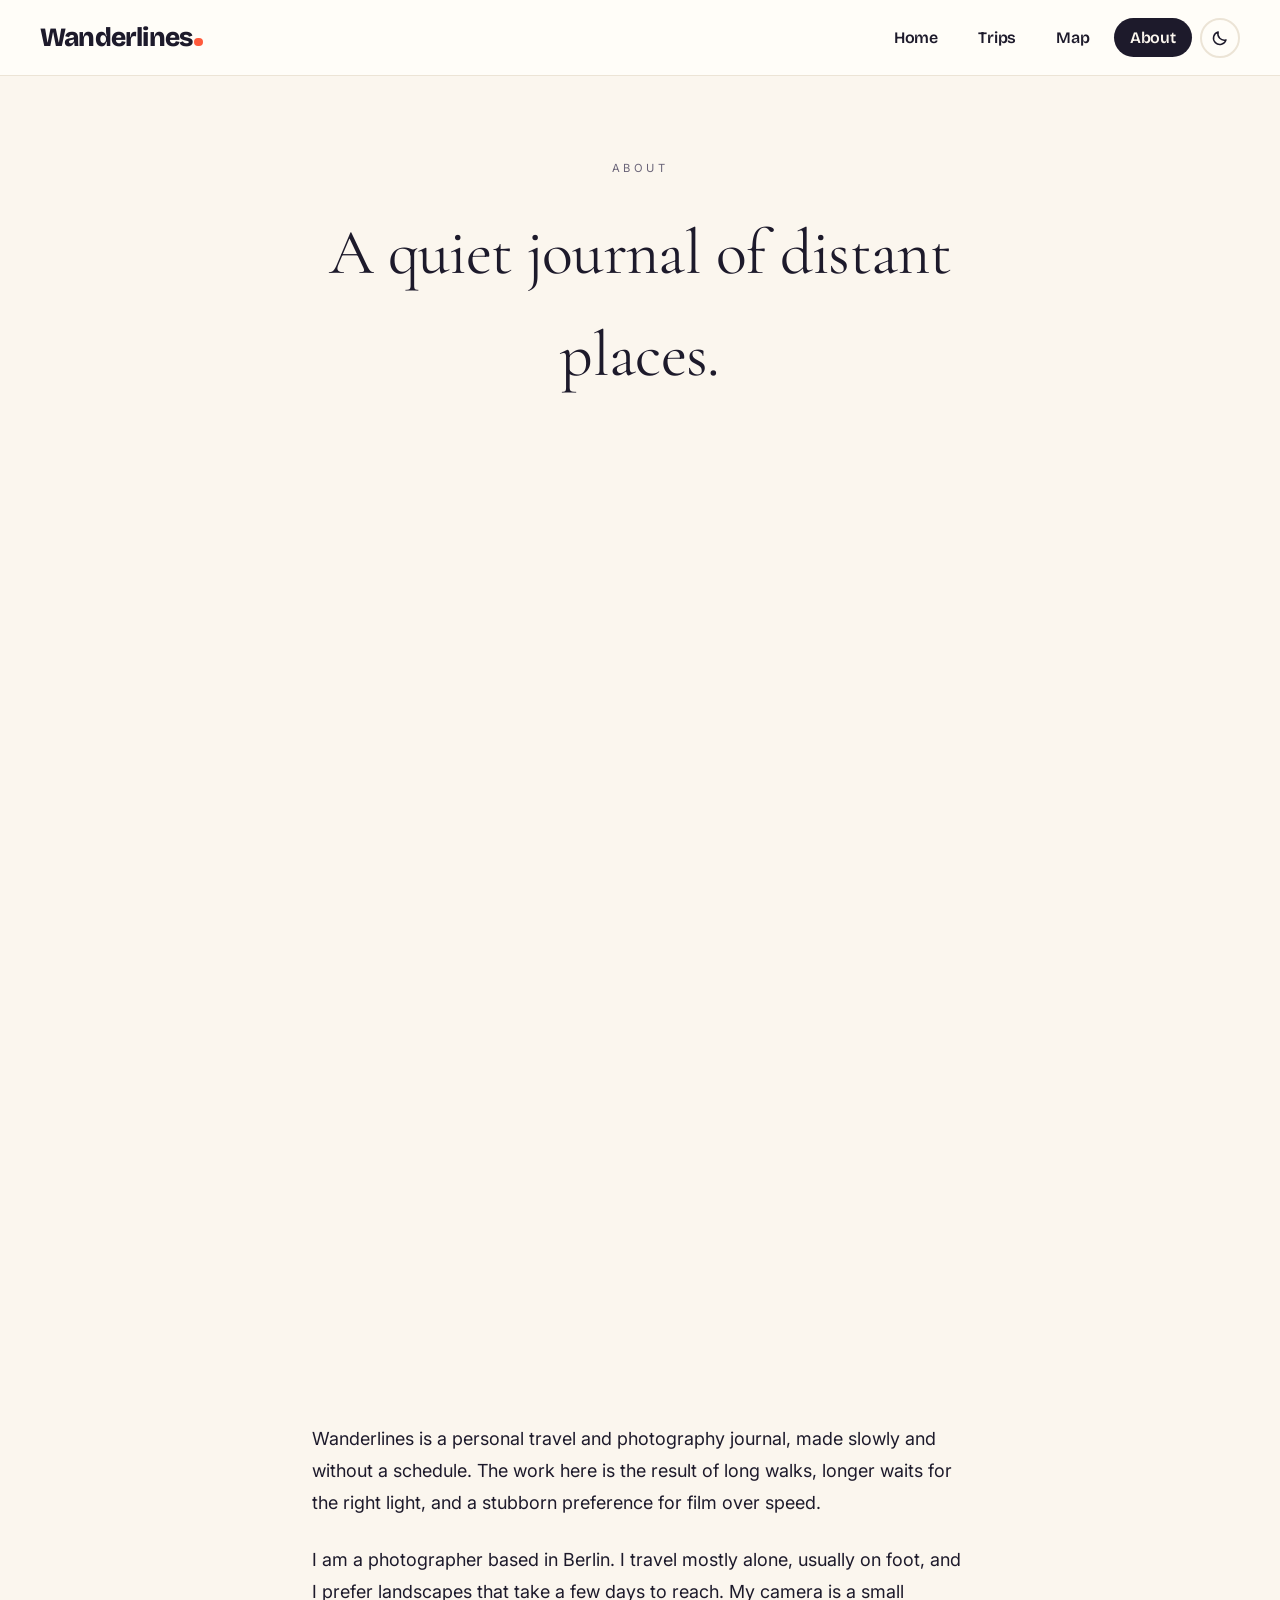
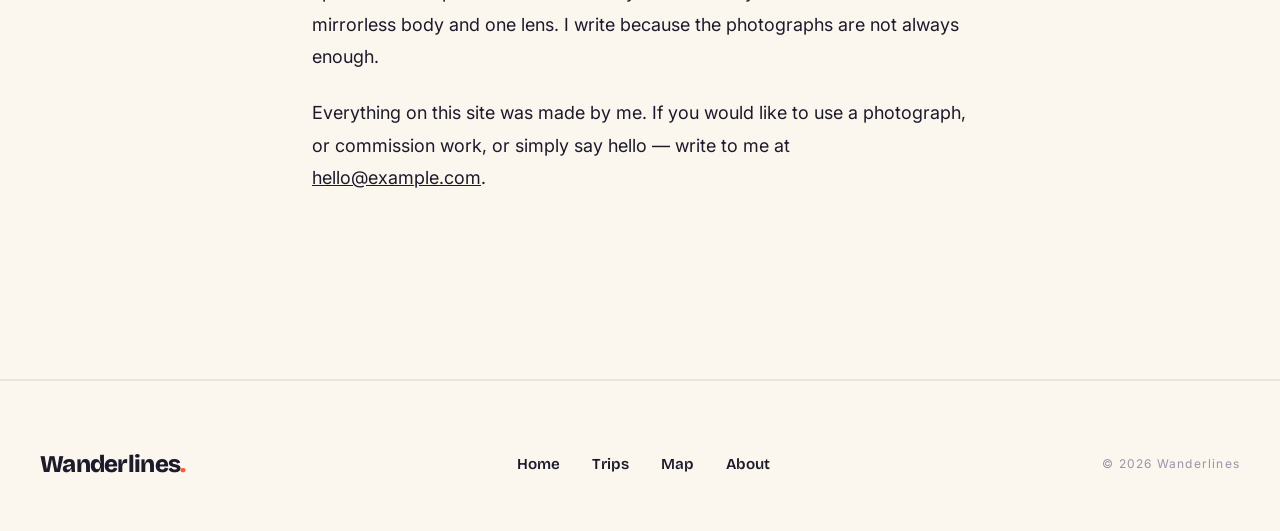
==== commit bf8eecfa: "Bug fix" ====
--- a/about.html
+++ b/about.html
@@ -14,16 +14,18 @@
 
 <nav class="nav">
   <a href="index.html" class="nav-brand">Wanderlines</a>
-  <button class="nav-toggle" aria-label="Open menu" aria-expanded="false">
-    <span></span><span></span><span></span>
-  </button>
   <ul class="nav-links">
     <li><a href="index.html">Home</a></li>
     <li><a href="trips.html">Trips</a></li>
     <li><a href="map.html">Map</a></li>
     <li><a href="about.html">About</a></li>
-    <li><button class="theme-toggle" aria-label="Toggle theme"></button></li>
   </ul>
+  <div class="nav-actions">
+    <button class="theme-toggle" aria-label="Toggle theme"></button>
+    <button class="nav-toggle" aria-label="Open menu" aria-expanded="false">
+      <span></span><span></span><span></span>
+    </button>
+  </div>
 </nav>
 <div class="nav-overlay"></div>
 
--- a/style.css
+++ b/style.css
@@ -150,6 +150,16 @@
   gap: 0.5rem;
   align-items: center;
   list-style: none;
+  margin-left: auto;
+}
+
+.nav-actions {
+  position: relative;
+  z-index: 210;
+  display: flex;
+  align-items: center;
+  gap: 1rem;
+  -webkit-tap-highlight-color: transparent;
 }
 
 .nav-links a {
@@ -207,7 +217,6 @@
   cursor: pointer;
   flex-direction: column;
   justify-content: space-between;
-  z-index: 210;
   touch-action: manipulation;
 }
 
@@ -402,6 +411,7 @@
 }
 
 .section-recent {
+  padding-top: 3.5rem;
   padding-bottom: 3rem;
 }
 
@@ -1058,9 +1068,6 @@
     transition-delay: 0.15s;
   }
 
-  .nav-links.open li:nth-child(5) {
-    transition-delay: 0.2s;
-  }
 
   .nav-links a {
     font-size: 1.3rem;
@@ -1070,9 +1077,9 @@
   }
 
   .theme-toggle {
-    margin: 0.75rem 0 0 1rem;
-    width: 42px;
-    height: 42px;
+    margin-left: 0;
+    width: 36px;
+    height: 36px;
   }
 
   .hero {
@@ -1084,6 +1091,7 @@
   }
 
   .section-recent {
+    padding-top: 2rem;
     padding-bottom: 2rem;
   }
 
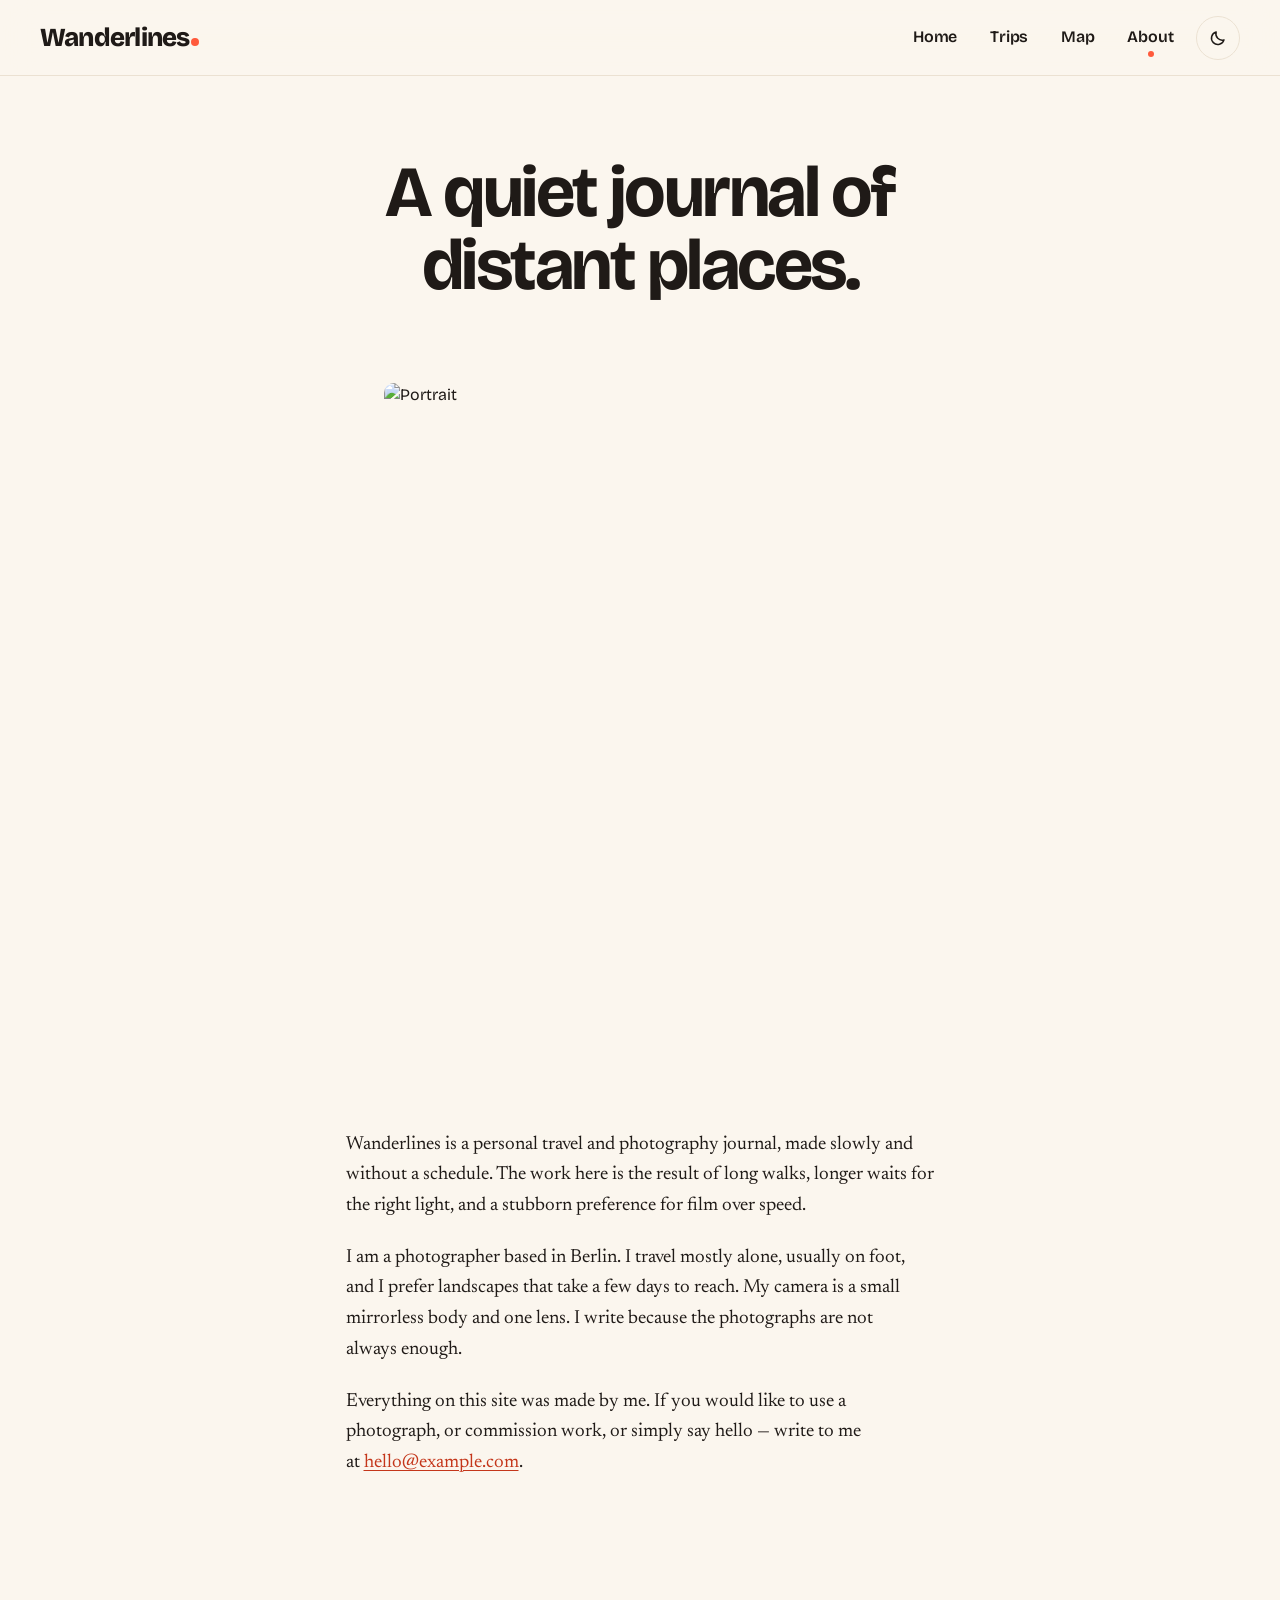
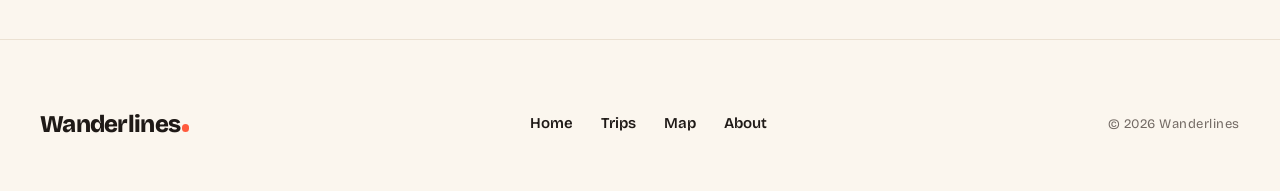
==== commit ca6956f3: "Refine typography, style and motion; show photos whole; fix a11y Keeps the playful Wanderlines ident" ====
--- a/about.html
+++ b/about.html
@@ -6,7 +6,7 @@
 <title>About — Wanderlines</title>
 <link rel="preconnect" href="https://fonts.googleapis.com">
 <link rel="preconnect" href="https://fonts.gstatic.com" crossorigin>
-<link href="https://fonts.googleapis.com/css2?family=Bricolage+Grotesque:opsz,wght@12..96,400..800&family=Cormorant+Garamond:wght@400;500&family=Inter:wght@300;400;500;600&display=swap" rel="stylesheet">
+<link href="https://fonts.googleapis.com/css2?family=Bricolage+Grotesque:opsz,wght@12..96,500..800&family=Newsreader:ital,opsz,wght@0,6..72,400..600;1,6..72,400..500&display=swap" rel="stylesheet">
 <link rel="stylesheet" href="style.css">
 <script src="theme.js"></script>
 </head>
@@ -30,12 +30,11 @@
 <div class="nav-overlay"></div>
 
 <header class="about-hero">
-  <div class="article-eyebrow">About</div>
   <h1>A quiet journal of distant places.</h1>
 </header>
 
 <div class="about-portrait">
-  <img loading="lazy" src="https://images.unsplash.com/photo-1438761681033-6461ffad8d80?w=1200&q=85" alt="Portrait">
+  <img loading="lazy" src="https://images.unsplash.com/photo-1438761681033-6461ffad8d80?w=1200&q=85&auto=format" alt="Portrait">
 </div>
 
 <section class="about-content">
@@ -46,7 +45,7 @@
     I am a photographer based in Berlin. I travel mostly alone, usually on foot, and I prefer landscapes that take a few days to reach. My camera is a small mirrorless body and one lens. I write because the photographs are not always enough.
   </p>
   <p>
-    Everything on this site was made by me. If you would like to use a photograph, or commission work, or simply say hello — write to me at <a href="mailto:hello@example.com" style="text-decoration: underline;">hello@example.com</a>.
+    Everything on this site was made by me. If you would like to use a photograph, or commission work, or simply say hello — write to me at <a href="mailto:hello@example.com">hello@example.com</a>.
   </p>
 </section>
 
--- a/style.css
+++ b/style.css
@@ -1,40 +1,90 @@
+/* ==========================================================
+   Wanderlines
+   Voice: Bricolage Grotesque (headlines, labels, UI)
+   Reading: Newsreader (stories, subtitles, long text)
+   Signature: the coral dot, a pin on the map
+   ========================================================== */
+
 :root {
+  /* Paper and ink */
   --bg: #fbf6ee;
   --bg-elevated: #ffffff;
-  --text: #1d1a2b;
-  --text-muted: #6a6478;
-  --text-soft: #9a94a6;
-  --border: #ece4d6;
-  --accent: #ff5a3c;
+  --text: #1f1a17;
+  --text-muted: #625a55;
+  --text-soft: #736a64;
+  --border: #ebe1d2;
+
+  /* Coral is the voice; teal and sun are rare guests */
+  --accent: #ff5a3c;          /* fills: dots, bars, pills */
+  --accent-ink: #c4361a;      /* coral text on paper, 5:1 */
+  --on-accent: #1f1a17;       /* text sitting on a coral fill */
   --accent-teal: #12a58e;
   --accent-sun: #ffbe2e;
   --accent-soft: rgba(255, 90, 60, 0.12);
-  --nav-bg: rgba(255, 253, 249, 0.92);
-  --card-shadow: 0 18px 40px -18px rgba(29, 26, 43, 0.35);
-  --gradient-trail: linear-gradient(90deg, var(--accent) 0%, var(--accent-sun) 50%, var(--accent-teal) 100%);
-  --radius-card: 18px;
+
+  --nav-bg: rgba(251, 246, 238, 0.86);
+  --card-shadow: 0 22px 44px -24px rgba(31, 26, 23, 0.45);
+
+  /* Map */
+  --map-sea: #d6e6ea;
+  --map-land: #fffdf8;
+  --map-line: #d9cfc0;
+  --map-visited: #9fd9cc;
+  --map-visited-line: #12a58e;
+  --map-visited-hover: #74c6b4;
+
+  /* Type */
+  --font-display: 'Bricolage Grotesque', ui-sans-serif, system-ui, sans-serif;
+  --font-text: 'Newsreader', 'Iowan Old Style', Georgia, serif;
+  --font-sans: var(--font-display);
+  --font-serif: var(--font-text);
+
+  --step-label: 0.8125rem;                                   /* 13px  meta, captions */
+  --step-ui: 1rem;                                           /* 16px  nav, buttons */
+  --step-read: 1.1875rem;                                    /* 19px  story text */
+  --step-lead: clamp(1.3125rem, 1.15rem + 0.6vw, 1.5rem);    /* lead paragraph */
+  --step-card: clamp(1.5rem, 1.25rem + 0.9vw, 1.875rem);     /* card titles */
+  --step-h2: clamp(1.625rem, 1.35rem + 1vw, 2rem);           /* in-story headings */
+  --step-section: clamp(2.25rem, 1.5rem + 3vw, 3.5rem);      /* page titles */
+  --step-title: clamp(2.5rem, 1.5rem + 4vw, 4.5rem);         /* article title */
+  --step-hero: clamp(2.75rem, 1.2rem + 6.4vw, 6rem);         /* homepage hero */
+
+  /* Shape */
+  --radius-photo: 10px;
   --nav-height: 76px;
   --max-width: 1400px;
-  --content-width: 720px;
-  --font-display: 'Bricolage Grotesque', 'Inter', -apple-system, BlinkMacSystemFont, sans-serif;
-  --font-serif: 'Cormorant Garamond', 'Playfair Display', Georgia, serif;
-  --font-sans: 'Inter', -apple-system, BlinkMacSystemFont, 'Segoe UI', sans-serif;
-  --font-mono: 'JetBrains Mono', 'Courier New', monospace;
+  --measure: 31em;
+
+  /* Motion */
+  --ease-out: cubic-bezier(0.22, 1, 0.36, 1);
+  --ease-in-out: cubic-bezier(0.65, 0, 0.35, 1);
+  --dur-fast: 160ms;
+  --dur: 280ms;
+  --dur-slow: 750ms;
 }
 
 [data-theme="dark"] {
-  --bg: #14121c;
-  --bg-elevated: #1d1a28;
+  --bg: #161311;
+  --bg-elevated: #201c19;
   --text: #f5efe6;
-  --text-muted: #aaa3b8;
-  --text-soft: #6f6880;
-  --border: #2a2635;
+  --text-muted: #b3a99f;
+  --text-soft: #9a9087;
+  --border: #2e2925;
   --accent: #ff7a5c;
+  --accent-ink: #ff8a6e;
+  --on-accent: #161311;
   --accent-teal: #3fd1b8;
   --accent-sun: #ffd36a;
   --accent-soft: rgba(255, 122, 92, 0.16);
-  --nav-bg: rgba(20, 18, 28, 0.82);
-  --card-shadow: 0 18px 40px -18px rgba(0, 0, 0, 0.8);
+  --nav-bg: rgba(22, 19, 17, 0.84);
+  --card-shadow: 0 22px 44px -24px rgba(0, 0, 0, 0.85);
+
+  --map-sea: #1a2428;
+  --map-land: #29231f;
+  --map-line: #3b342e;
+  --map-visited: #1f6f62;
+  --map-visited-line: #3fd1b8;
+  --map-visited-hover: #2a8a79;
 }
 
 * {
@@ -44,23 +94,30 @@
 }
 
 html {
-  scroll-behavior: smooth;
+  color-scheme: light;
+  scrollbar-color: var(--text-soft) var(--bg);
+  accent-color: var(--accent);
+  -webkit-text-size-adjust: 100%;
+}
+
+[data-theme="dark"] {
+  color-scheme: dark;
 }
 
 body {
   background: var(--bg);
   color: var(--text);
-  font-family: var(--font-sans);
-  font-size: 16px;
-  line-height: 1.6;
+  font-family: var(--font-display);
+  font-size: var(--step-ui);
+  line-height: 1.55;
   -webkit-font-smoothing: antialiased;
   -moz-osx-font-smoothing: grayscale;
-  transition: background 0.3s ease, color 0.3s ease;
+  transition: background-color var(--dur) ease, color var(--dur) ease;
 }
 
 ::selection {
   background: var(--accent);
-  color: #fff;
+  color: var(--on-accent);
 }
 
 img {
@@ -72,11 +129,30 @@
 a {
   color: inherit;
   text-decoration: none;
-  transition: opacity 0.2s ease, color 0.2s ease;
-}
-
-a:hover {
-  opacity: 0.6;
+  transition: color var(--dur-fast) ease;
+}
+
+:focus-visible {
+  outline: 2px solid var(--accent-ink);
+  outline-offset: 3px;
+  border-radius: 4px;
+}
+
+h1, h2, h3 {
+  text-wrap: balance;
+}
+
+/* The coral dot: one mark, used wherever the brand speaks */
+.nav-brand::after,
+.footer-brand::after,
+.section-title::after {
+  content: "";
+  display: inline-block;
+  width: 0.3em;
+  height: 0.3em;
+  margin-left: 0.07em;
+  border-radius: 50%;
+  background: var(--accent);
 }
 
 /* ============ NAVIGATION ============ */
@@ -92,23 +168,24 @@
   justify-content: space-between;
   align-items: center;
   background: var(--nav-bg);
-  backdrop-filter: blur(20px) saturate(1.4);
-  -webkit-backdrop-filter: blur(20px) saturate(1.4);
+  backdrop-filter: blur(18px) saturate(1.3);
+  -webkit-backdrop-filter: blur(18px) saturate(1.3);
   border-bottom: 1px solid var(--border);
-  transition: background 0.3s ease, box-shadow 0.3s ease;
+  transition: background-color var(--dur) ease, box-shadow var(--dur) ease;
 }
 
 .nav.is-scrolled {
-  box-shadow: 0 10px 30px -20px rgba(29, 26, 43, 0.5);
-}
-
+  box-shadow: 0 12px 28px -22px rgba(31, 26, 23, 0.5);
+}
+
+/* Reading progress, posts only */
 .nav-progress {
   position: absolute;
   left: 0;
   bottom: -1px;
   width: 100%;
-  height: 3px;
-  background: var(--gradient-trail);
+  height: 2px;
+  background: var(--accent);
   transform-origin: left center;
   transform: scaleX(var(--scroll-progress, 0));
   pointer-events: none;
@@ -116,38 +193,24 @@
 
 .nav-brand {
   font-family: var(--font-display);
-  font-size: 1.65rem;
+  font-size: 1.625rem;
   font-weight: 800;
   letter-spacing: -0.03em;
   line-height: 1;
-  display: inline-flex;
-  align-items: baseline;
-  transition: transform 0.25s cubic-bezier(0.34, 1.56, 0.64, 1);
 }
 
 .nav-brand::after {
-  content: "";
-  width: 0.32em;
-  height: 0.32em;
-  margin-left: 0.08em;
-  border-radius: 50%;
-  background: var(--accent);
-  transition: background 0.25s ease, transform 0.25s ease;
-}
-
-.nav-brand:hover {
-  opacity: 1;
-  transform: rotate(-3deg) scale(1.04);
+  transition: translate 420ms var(--ease-out), background-color var(--dur) ease;
 }
 
 .nav-brand:hover::after {
+  translate: 0 -0.32em;
   background: var(--accent-teal);
-  transform: translateY(-0.35em);
 }
 
 .nav-links {
   display: flex;
-  gap: 0.5rem;
+  gap: 0.25rem;
   align-items: center;
   list-style: none;
   margin-left: auto;
@@ -158,62 +221,82 @@
   z-index: 210;
   display: flex;
   align-items: center;
-  gap: 1rem;
+  gap: 0.5rem;
   -webkit-tap-highlight-color: transparent;
 }
 
 .nav-links a {
+  position: relative;
   display: block;
-  padding: 0.45rem 1rem;
-  border-radius: 999px;
-  font-family: var(--font-display);
-  font-size: 1rem;
+  padding: 0.5rem 0.9rem;
+  font-family: var(--font-display);
+  font-size: var(--step-ui);
   font-weight: 600;
   letter-spacing: -0.01em;
-  transition: background 0.2s ease, color 0.2s ease, transform 0.2s ease;
+}
+
+.nav-links a::after {
+  content: "";
+  position: absolute;
+  left: 50%;
+  bottom: 0.05rem;
+  width: 6px;
+  height: 6px;
+  margin-left: -3px;
+  border-radius: 50%;
+  background: var(--accent);
+  scale: 0;
+  transition: scale var(--dur) var(--ease-out);
 }
 
 .nav-links a:hover {
-  opacity: 1;
-  background: var(--accent-soft);
-  color: var(--accent);
-  transform: translateY(-2px);
-}
-
-.nav-links a[aria-current="page"] {
-  background: var(--text);
-  color: var(--bg);
+  color: var(--accent-ink);
+}
+
+.nav-links a[aria-current="page"]::after {
+  scale: 1;
 }
 
 .theme-toggle {
   background: none;
-  border: 2px solid var(--border);
+  border: 1.5px solid var(--border);
   color: var(--text);
-  width: 40px;
-  height: 40px;
+  width: 44px;
+  height: 44px;
   margin-left: 0.5rem;
   border-radius: 50%;
   cursor: pointer;
   display: flex;
   align-items: center;
   justify-content: center;
-  font-size: 1rem;
-  transition: border-color 0.2s ease, color 0.2s ease, transform 0.4s cubic-bezier(0.34, 1.56, 0.64, 1);
+  transition: border-color var(--dur-fast) ease, color var(--dur-fast) ease;
 }
 
 .theme-toggle:hover {
-  border-color: var(--accent-sun);
-  color: var(--accent);
-  transform: rotate(25deg) scale(1.1);
+  border-color: var(--text);
+  color: var(--accent-ink);
+}
+
+.theme-toggle.has-switched svg {
+  animation: icon-swap 520ms var(--ease-out);
+}
+
+@keyframes icon-swap {
+  from {
+    opacity: 0;
+    rotate: -90deg;
+    scale: 0.6;
+  }
 }
 
 .nav-toggle {
   display: none;
   background: none;
   border: none;
-  width: 24px;
-  height: 18px;
-  padding: 0;
+  width: 44px;
+  height: 44px;
+  padding: 13px 11px;
+  margin-right: -11px;
   cursor: pointer;
   flex-direction: column;
   justify-content: space-between;
@@ -226,7 +309,7 @@
   height: 2px;
   border-radius: 2px;
   background: var(--text);
-  transition: transform 0.25s ease, opacity 0.25s ease, width 0.25s ease;
+  transition: transform var(--dur) var(--ease-out), opacity var(--dur-fast) ease;
 }
 
 .nav-toggle span:nth-child(2) {
@@ -249,11 +332,11 @@
 .nav-overlay {
   position: fixed;
   inset: 0;
-  background: rgba(20, 18, 28, 0.45);
+  background: rgba(22, 19, 17, 0.45);
   z-index: 90;
   opacity: 0;
   pointer-events: none;
-  transition: opacity 0.3s ease;
+  transition: opacity var(--dur) ease;
 }
 
 .nav-overlay.open {
@@ -264,13 +347,13 @@
 /* ============ HERO ============ */
 .hero-link {
   display: block;
-  text-decoration: none;
   color: inherit;
   -webkit-tap-highlight-color: transparent;
 }
 
-.hero-link:hover {
-  opacity: 1;
+.hero-link:focus-visible {
+  outline-offset: -8px;
+  border-radius: 0;
 }
 
 .hero {
@@ -282,7 +365,8 @@
   display: flex;
   align-items: flex-end;
   justify-content: center;
-  padding-bottom: 6.5rem;
+  padding-bottom: 5.5rem;
+  background: #161311;
 }
 
 .hero-image {
@@ -292,24 +376,21 @@
   height: 100%;
   object-fit: cover;
   z-index: 1;
-  translate: 0 var(--hero-shift, 0px);
-  animation: hero-drift 2.4s cubic-bezier(0.22, 1, 0.36, 1) both;
-}
-
-@media (hover: hover) and (pointer: fine) {
-  .hero-link:hover .hero-image {
-    scale: 1.03;
-    transition: scale 1.2s cubic-bezier(0.22, 1, 0.36, 1);
-  }
-}
-
+  animation: develop 1.8s var(--ease-out) backwards;
+}
+
+/* A neutral scrim for legibility: it darkens, never re-colours, the photo */
 .hero-overlay {
   position: absolute;
   inset: 0;
-  background:
-    linear-gradient(to bottom, rgba(20, 18, 28, 0.15) 0%, rgba(20, 18, 28, 0) 30%, rgba(20, 18, 28, 0) 50%, rgba(20, 18, 28, 0.7) 100%),
-    linear-gradient(135deg, rgba(255, 90, 60, 0.18) 0%, rgba(18, 165, 142, 0.12) 100%);
   z-index: 2;
+  background: linear-gradient(
+    to bottom,
+    rgba(14, 12, 10, 0.28) 0%,
+    rgba(14, 12, 10, 0) 24%,
+    rgba(14, 12, 10, 0) 46%,
+    rgba(14, 12, 10, 0.74) 100%
+  );
 }
 
 .hero-content {
@@ -317,89 +398,77 @@
   z-index: 3;
   text-align: center;
   color: #fff;
-  padding: 0 2rem;
+  padding: 0 1.5rem;
   max-width: 1000px;
 }
 
-.hero-content > * {
-  animation: rise-in 0.9s cubic-bezier(0.22, 1, 0.36, 1) both;
-}
-
-.hero-eyebrow {
+.hero-title {
+  font-family: var(--font-display);
+  font-size: var(--step-hero);
+  font-weight: 700;
+  line-height: 0.95;
+  letter-spacing: -0.035em;
+  margin-bottom: 1rem;
+  text-shadow: 0 2px 28px rgba(0, 0, 0, 0.28);
+  animation: title-in 1.1s var(--ease-out) 0.35s backwards;
+}
+
+.hero-subtitle {
+  font-family: var(--font-text);
+  font-style: italic;
+  font-size: var(--step-lead);
+  line-height: 1.35;
+  opacity: 0.94;
+  animation: fade-up 0.9s var(--ease-out) 0.7s backwards;
+}
+
+.hero-meta {
+  display: flex;
+  justify-content: center;
+  align-items: center;
+  flex-wrap: wrap;
+  gap: 0.75rem;
+  margin-top: 1.5rem;
+  font-family: var(--font-display);
+  font-size: var(--step-label);
+  font-weight: 600;
+  letter-spacing: 0.06em;
+  text-transform: uppercase;
+  animation: fade-up 0.9s var(--ease-out) 0.85s backwards;
+}
+
+.hero-tag {
   display: inline-block;
-  padding: 0.4rem 0.95rem;
+  padding: 0.3rem 0.8rem;
   border-radius: 999px;
   background: var(--accent);
-  font-family: var(--font-display);
-  font-size: 0.8rem;
+  color: #1f1a17;
   font-weight: 700;
-  letter-spacing: 0.08em;
-  text-transform: uppercase;
-  margin-bottom: 1.5rem;
-  animation-delay: 0.3s;
-  transform: rotate(-2deg);
-}
-
-.hero-title {
-  font-family: var(--font-display);
-  font-size: clamp(2.8rem, 8vw, 6.5rem);
-  font-weight: 800;
-  line-height: 0.95;
-  letter-spacing: -0.04em;
-  margin-bottom: 1.25rem;
-  text-shadow: 0 4px 30px rgba(0, 0, 0, 0.25);
-  animation-delay: 0.45s;
-}
-
-.hero-subtitle {
-  font-size: 1.1rem;
-  opacity: 0.92;
-  font-weight: 400;
-  animation-delay: 0.6s;
-}
-
-.hero::after {
-  content: "";
-  position: absolute;
-  z-index: 3;
-  left: 50%;
-  bottom: 2rem;
-  width: 26px;
-  height: 42px;
-  margin-left: -13px;
-  border: 2px solid rgba(255, 255, 255, 0.8);
-  border-radius: 14px;
-  background: radial-gradient(circle at 50% 30%, #fff 0 3px, transparent 4px) no-repeat;
-  background-size: 100% 100%;
-  animation: scroll-cue 1.8s ease-in-out infinite;
-}
-
-@keyframes hero-drift {
+  rotate: -2deg;
+}
+
+@keyframes develop {
   from {
-    scale: 1.12;
+    scale: 1.06;
+    filter: saturate(0.25) brightness(1.18);
+  }
+}
+
+@keyframes title-in {
+  from {
+    clip-path: inset(100% -10% -30% -10%);
+    translate: 0 0.3em;
   }
   to {
-    scale: 1;
-  }
-}
-
-@keyframes rise-in {
+    clip-path: inset(-20% -10% -30% -10%);
+    translate: 0 0;
+  }
+}
+
+@keyframes fade-up {
   from {
     opacity: 0;
-    translate: 0 28px;
-  }
-  to {
-    opacity: 1;
-    translate: 0 0;
-  }
-}
-
-@keyframes scroll-cue {
-  0%, 100% {
-    background-position: 0 0;
-  }
-  50% {
-    background-position: 0 12px;
+    translate: 0 10px;
   }
 }
 
@@ -410,8 +479,12 @@
   margin: 0 auto;
 }
 
+.section-page {
+  padding-top: calc(var(--nav-height) + 4.5rem);
+}
+
 .section-recent {
-  padding-top: 3.5rem;
+  padding-top: 4rem;
   padding-bottom: 3rem;
 }
 
@@ -419,53 +492,37 @@
   display: flex;
   justify-content: space-between;
   align-items: flex-end;
+  gap: 1rem;
   margin-bottom: 3.5rem;
   padding-bottom: 1.5rem;
-  border-bottom: 2px solid var(--border);
+  border-bottom: 1px solid var(--border);
 }
 
 .section-title {
   font-family: var(--font-display);
-  font-size: clamp(2.25rem, 5vw, 3.5rem);
+  font-size: var(--step-section);
   font-weight: 800;
   line-height: 1;
-  letter-spacing: -0.04em;
-}
-
-.section-title::after {
-  content: "";
-  display: block;
-  width: 64px;
-  height: 6px;
-  margin-top: 0.9rem;
-  border-radius: 6px;
-  background: var(--accent);
+  letter-spacing: -0.035em;
 }
 
 .section-meta {
   font-family: var(--font-display);
-  font-size: 0.85rem;
-  font-weight: 700;
-  padding: 0.4rem 0.9rem;
-  border-radius: 999px;
-  background: var(--accent-soft);
-  color: var(--accent);
+  font-size: 0.875rem;
+  font-weight: 600;
+  color: var(--text-muted);
+  font-variant-numeric: tabular-nums;
 }
 
 /* ============ TRIP GRID ============ */
 .trip-grid {
   display: grid;
-  grid-template-columns: repeat(auto-fit, minmax(380px, 1fr));
-  gap: 3.5rem 2.5rem;
+  grid-template-columns: repeat(auto-fit, minmax(min(380px, 100%), 1fr));
+  gap: 4rem 2.5rem;
 }
 
 .trip-card {
   display: block;
-  cursor: pointer;
-}
-
-.trip-card:hover {
-  opacity: 1;
 }
 
 .trip-card-image {
@@ -473,86 +530,98 @@
   width: 100%;
   aspect-ratio: 4 / 5;
   overflow: hidden;
-  border-radius: var(--radius-card);
+  border-radius: var(--radius-photo);
   background: var(--border);
   margin-bottom: 1.25rem;
-  transform: perspective(900px) rotateX(var(--tilt-x, 0deg)) rotateY(var(--tilt-y, 0deg));
-  transition: transform 0.4s cubic-bezier(0.22, 1, 0.36, 1), box-shadow 0.4s ease;
-  will-change: transform;
-}
-
-.trip-card:hover .trip-card-image {
-  box-shadow: var(--card-shadow);
+  /* Returning to full strength waits a beat, so crossing the grid gap doesn't flicker */
+  transition: box-shadow 500ms var(--ease-out), filter 400ms ease 150ms, opacity 400ms ease 150ms;
 }
 
 .trip-card-image img {
   width: 100%;
   height: 100%;
   object-fit: cover;
-  transition: opacity 0.6s ease, transform 0.8s cubic-bezier(0.22, 1, 0.36, 1);
-}
-
-.trip-card:hover .trip-card-image img {
-  transform: scale(1.07);
-}
-
-.trip-card-image::after {
-  content: "→";
-  position: absolute;
-  z-index: 2;
-  right: 1rem;
-  bottom: 1rem;
-  width: 52px;
-  height: 52px;
-  border-radius: 50%;
+  transition: opacity 600ms ease, scale 1.1s var(--ease-out);
+}
+
+.trip-card-meta {
   display: flex;
   align-items: center;
-  justify-content: center;
-  background: var(--accent);
-  color: #fff;
-  font-size: 1.4rem;
-  font-weight: 700;
-  opacity: 0;
-  transform: scale(0.4) rotate(-45deg);
-  transition: opacity 0.3s ease, transform 0.4s cubic-bezier(0.34, 1.56, 0.64, 1);
-}
-
-.trip-card:hover .trip-card-image::after {
-  opacity: 1;
-  transform: scale(1) rotate(0deg);
-}
-
-.trip-card-meta {
-  font-family: var(--font-display);
-  font-size: 0.8rem;
-  font-weight: 700;
+  gap: 0.5rem;
+  font-family: var(--font-display);
+  font-size: var(--step-label);
+  font-weight: 600;
   letter-spacing: 0.06em;
   text-transform: uppercase;
-  color: var(--accent);
-  margin-bottom: 0.4rem;
+  color: var(--accent-ink);
+  margin-bottom: 0.5rem;
+}
+
+.trip-card-meta::before {
+  content: "";
+  flex: none;
+  width: 7px;
+  height: 7px;
+  border-radius: 50%;
+  background: var(--accent);
 }
 
 .trip-card-title {
   font-family: var(--font-display);
-  font-size: 1.85rem;
+  font-size: var(--step-card);
   font-weight: 700;
   line-height: 1.1;
-  margin-bottom: 0.4rem;
-  letter-spacing: -0.03em;
-  background: linear-gradient(var(--accent), var(--accent)) no-repeat 0 100% / 0 0.12em;
+  letter-spacing: -0.025em;
+  background: linear-gradient(var(--accent), var(--accent)) no-repeat 0 100% / 0 0.1em;
   display: inline;
-  transition: background-size 0.4s cubic-bezier(0.22, 1, 0.36, 1);
-}
-
-.trip-card:hover .trip-card-title {
-  background-size: 100% 0.12em;
+  transition: background-size 500ms var(--ease-out);
 }
 
 .trip-card-subtitle {
   margin-top: 0.5rem;
-  font-size: 0.98rem;
+  font-family: var(--font-text);
+  font-style: italic;
+  font-size: 1.125rem;
+  line-height: 1.4;
   color: var(--text-muted);
-  font-weight: 400;
+}
+
+@media (hover: hover) and (pointer: fine) {
+  .trip-card:hover .trip-card-image {
+    box-shadow: var(--card-shadow);
+  }
+
+  .trip-card:hover .trip-card-image img {
+    scale: 1.035;
+  }
+
+  .trip-card:hover .trip-card-title {
+    background-size: 100% 0.1em;
+  }
+
+  /* Hovering one story quiets the others */
+  .trip-grid:has(.trip-card:hover) .trip-card:not(:hover) .trip-card-image {
+    opacity: 0.62;
+    filter: saturate(0.4);
+    transition-delay: 0s;
+  }
+
+  .trip-card:hover .trip-card-image {
+    transition-delay: 0s;
+  }
+}
+
+.trip-card:focus-visible {
+  outline: none;
+}
+
+.trip-card:focus-visible .trip-card-title {
+  background-size: 100% 0.1em;
+}
+
+.trip-card:focus-visible .trip-card-image {
+  outline: 2px solid var(--accent-ink);
+  outline-offset: 4px;
 }
 
 .trip-grid.featured .trip-card:first-child {
@@ -563,8 +632,12 @@
   aspect-ratio: 16 / 9;
 }
 
+.trip-grid.featured .trip-card:first-child .trip-card-image img {
+  object-position: 50% 35%;
+}
+
 .trip-grid.featured .trip-card:first-child .trip-card-title {
-  font-size: clamp(2rem, 3.5vw, 2.75rem);
+  font-size: clamp(2rem, 1.4rem + 2vw, 2.75rem);
 }
 
 @media (max-width: 900px) {
@@ -573,6 +646,28 @@
   }
   .trip-grid.featured .trip-card:first-child .trip-card-image {
     aspect-ratio: 4 / 5;
+  }
+}
+
+/* Scroll reveal, only when script.js is running (content stays visible otherwise) */
+.js .reveal {
+  opacity: 0;
+  translate: 0 28px;
+  transition:
+    opacity 700ms ease calc(var(--reveal-i, 0) * 80ms),
+    translate 1s var(--ease-out) calc(var(--reveal-i, 0) * 80ms);
+}
+
+.js .reveal.is-in {
+  opacity: 1;
+  translate: 0 0;
+}
+
+@media print {
+  .js .reveal,
+  .js img[loading="lazy"] {
+    opacity: 1 !important;
+    translate: none !important;
   }
 }
 
@@ -589,27 +684,15 @@
   display: inline-flex;
   align-items: center;
   gap: 1rem;
-  padding: 1.1rem 1.4rem 1.1rem 2rem;
+  padding: 0.6rem 0.6rem 0.6rem 1.75rem;
   border-radius: 999px;
   background: var(--text);
   color: var(--bg);
   font-family: var(--font-display);
-  font-size: 1.25rem;
+  font-size: 1.1875rem;
   font-weight: 700;
   letter-spacing: -0.01em;
-  box-shadow: 0 6px 0 var(--accent);
-  transition: transform 0.25s cubic-bezier(0.34, 1.56, 0.64, 1), box-shadow 0.25s ease, background 0.25s ease;
-}
-
-.all-trips-button:hover {
-  opacity: 1;
-  transform: translateY(-3px);
-  box-shadow: 0 9px 0 var(--accent-teal);
-}
-
-.all-trips-button:active {
-  transform: translateY(4px);
-  box-shadow: 0 2px 0 var(--accent);
+  transition: background-color var(--dur) ease, scale var(--dur-fast) var(--ease-out);
 }
 
 .all-trips-arrow {
@@ -620,61 +703,90 @@
   align-items: center;
   justify-content: center;
   background: var(--accent);
-  color: #fff;
-  transition: transform 0.3s cubic-bezier(0.34, 1.56, 0.64, 1), background 0.25s ease;
-}
-
-.all-trips-button:hover .all-trips-arrow {
-  transform: translateX(6px) rotate(-10deg);
-  background: var(--accent-teal);
+  color: #1f1a17;
+  overflow: hidden;
+}
+
+.all-trips-arrow svg {
+  transition: translate 450ms var(--ease-out);
+}
+
+.all-trips-button:hover .all-trips-arrow svg {
+  animation: arrow-through 520ms var(--ease-out);
+}
+
+.all-trips-button:active {
+  scale: 0.97;
+}
+
+@keyframes arrow-through {
+  45% {
+    translate: 140% 0;
+  }
+  46% {
+    translate: -140% 0;
+  }
+  to {
+    translate: 0 0;
+  }
 }
 
 /* ============ ARTICLE LAYOUT ============ */
 .article-hero {
-  height: 90vh;
+  height: 88vh;
+  height: 88svh;
   width: 100%;
   position: relative;
   overflow: hidden;
+  background: #161311;
 }
 
 .article-hero img {
   width: 100%;
   height: 100%;
   object-fit: cover;
+  animation: develop 1.6s var(--ease-out) backwards;
 }
 
 .article-header {
-  max-width: var(--content-width);
-  margin: 5rem auto 4rem;
+  max-width: 900px;
+  margin: 4.5rem auto 4rem;
   padding: 0 2rem;
   text-align: center;
 }
 
-.article-eyebrow {
-  font-size: 0.7rem;
-  letter-spacing: 0.3em;
+.article-title {
+  font-family: var(--font-display);
+  font-size: var(--step-title);
+  font-weight: 700;
+  line-height: 1;
+  letter-spacing: -0.035em;
+  margin-bottom: 1.25rem;
+}
+
+.article-meta {
+  display: flex;
+  justify-content: center;
+  align-items: center;
+  flex-wrap: wrap;
+  gap: 0.25rem 0.75rem;
+  font-family: var(--font-display);
+  font-size: var(--step-label);
+  font-weight: 600;
+  letter-spacing: 0.08em;
   text-transform: uppercase;
   color: var(--text-muted);
-  margin-bottom: 1.5rem;
-}
-
-.article-title {
-  font-family: var(--font-serif);
-  font-size: clamp(2.5rem, 5vw, 4rem);
-  font-weight: 400;
-  line-height: 1.1;
-  letter-spacing: -0.015em;
-  margin-bottom: 1.5rem;
-}
-
-.article-meta {
-  display: flex;
-  justify-content: center;
-  gap: 2rem;
-  font-size: 0.75rem;
-  letter-spacing: 0.2em;
-  text-transform: uppercase;
-  color: var(--text-muted);
+}
+
+.article-meta > * + *::before {
+  content: "";
+  display: inline-block;
+  width: 6px;
+  height: 6px;
+  margin-right: 0.75rem;
+  border-radius: 50%;
+  background: var(--accent);
+  vertical-align: 0.15em;
 }
 
 .article-body {
@@ -684,113 +796,127 @@
 }
 
 .article-body > * + * {
-  margin-top: 4rem;
+  margin-top: 4.5rem;
 }
 
 .prose {
-  max-width: var(--content-width);
+  max-width: var(--measure);
   margin-left: auto;
   margin-right: auto;
-  font-size: 1.125rem;
-  line-height: 1.75;
+  font-family: var(--font-text);
+  font-size: var(--step-read);
+  line-height: 1.62;
   color: var(--text);
-}
-
-.prose p {
-  margin-bottom: 1.5rem;
-}
-
-.prose p:last-child {
-  margin-bottom: 0;
+  hyphens: auto;
+  text-wrap: pretty;
+}
+
+.prose p + p {
+  margin-top: 1.1em;
 }
 
 .prose h2 {
-  font-family: var(--font-serif);
-  font-size: 2rem;
-  font-weight: 400;
-  margin: 3rem 0 1.5rem;
-  letter-spacing: -0.01em;
+  font-family: var(--font-display);
+  font-size: var(--step-h2);
+  font-weight: 700;
+  line-height: 1.12;
+  letter-spacing: -0.025em;
+  margin: 2.6em 0 0.7em;
+  hyphens: manual;
+}
+
+.prose h2:first-child {
+  margin-top: 0;
 }
 
 .prose h3 {
-  font-family: var(--font-serif);
-  font-size: 1.5rem;
-  font-weight: 400;
-  margin: 2.5rem 0 1rem;
+  font-family: var(--font-display);
+  font-size: 1.375rem;
+  font-weight: 700;
+  letter-spacing: -0.02em;
+  margin: 2em 0 0.5em;
 }
 
 .prose .lead {
-  font-size: 1.25rem;
-  line-height: 1.65;
-  font-weight: 400;
-  color: var(--text);
-  margin-bottom: 2rem;
+  font-size: var(--step-lead);
+  line-height: 1.5;
+  margin-bottom: 1.6em;
+}
+
+.prose a,
+.about-content a {
+  color: var(--accent-ink);
+  text-decoration: underline;
+  text-decoration-thickness: 0.07em;
+  text-underline-offset: 0.18em;
+}
+
+.prose a:hover,
+.about-content a:hover {
+  text-decoration-thickness: 0.14em;
 }
 
 /* ============ IMAGE BLOCKS ============ */
-.image-full {
-  width: 100%;
-  margin-left: auto;
-  margin-right: auto;
+/* Photos are shown whole: natural aspect ratio, capped to the viewport height */
+.article-body img {
+  border-radius: var(--radius-photo);
 }
 
 .image-full img {
-  width: 100%;
-  height: auto;
+  width: auto;
+  max-width: 100%;
+  max-height: calc(100svh - var(--nav-height) - 3rem);
+  margin-inline: auto;
 }
 
 .image-caption {
-  max-width: var(--content-width);
+  max-width: var(--measure);
   margin: 1rem auto 0;
-  font-size: 0.8rem;
-  letter-spacing: 0.1em;
-  text-transform: uppercase;
+  font-family: var(--font-display);
+  font-size: var(--step-label);
+  font-weight: 500;
+  letter-spacing: 0.04em;
   color: var(--text-soft);
   text-align: center;
 }
 
 .image-portrait {
   max-width: 800px;
-  margin: 0 auto;
+  margin-inline: auto;
 }
 
 .image-portrait img {
-  aspect-ratio: 3 / 4;
-  object-fit: cover;
-  width: 100%;
+  width: auto;
+  max-height: calc(100svh - var(--nav-height) - 3rem);
+  margin-inline: auto;
 }
 
 .image-pair {
   display: grid;
   grid-template-columns: 1fr 1fr;
+  align-items: start;
   gap: 1rem;
+  max-width: 1120px;
+  margin-inline: auto;
 }
 
 .image-pair img {
   width: 100%;
-  aspect-ratio: 3 / 4;
-  object-fit: cover;
-}
-
-@media (max-width: 700px) {
-  .image-pair {
-    grid-template-columns: 1fr;
-  }
 }
 
 .image-triptych {
   display: grid;
   grid-template-columns: 1fr 1fr 1fr;
-  gap: 0.5rem;
+  align-items: start;
+  gap: 0.75rem;
 }
 
 .image-triptych img {
   width: 100%;
-  aspect-ratio: 3 / 4;
-  object-fit: cover;
 }
 
 @media (max-width: 700px) {
+  .image-pair,
   .image-triptych {
     grid-template-columns: 1fr;
   }
@@ -798,46 +924,51 @@
 
 /* ============ ABOUT PAGE ============ */
 .about-hero {
-  padding: 10rem 2.5rem 4rem;
+  padding: calc(var(--nav-height) + 5rem) 2rem 3rem;
   text-align: center;
-  max-width: 800px;
+  max-width: 900px;
   margin: 0 auto;
 }
 
 .about-hero h1 {
-  font-family: var(--font-serif);
-  font-size: clamp(2.5rem, 5vw, 4rem);
-  font-weight: 400;
-  margin-bottom: 1.5rem;
-  letter-spacing: -0.01em;
+  font-family: var(--font-display);
+  font-size: var(--step-title);
+  font-weight: 700;
+  line-height: 1.02;
+  letter-spacing: -0.035em;
 }
 
 .about-portrait {
-  max-width: 600px;
-  margin: 3rem auto;
+  max-width: 560px;
+  margin: 2rem auto 3rem;
+  padding: 0 1.5rem;
 }
 
 .about-portrait img {
   width: 100%;
   aspect-ratio: 3 / 4;
   object-fit: cover;
+  border-radius: var(--radius-photo);
 }
 
 .about-content {
-  max-width: var(--content-width);
+  max-width: var(--measure);
   margin: 0 auto;
-  padding: 2rem 2rem 6rem;
-  font-size: 1.125rem;
-  line-height: 1.8;
-}
-
-.about-content p {
-  margin-bottom: 1.5rem;
+  padding: 1rem 1.5rem 6rem;
+  font-family: var(--font-text);
+  font-size: var(--step-read);
+  line-height: 1.62;
+  text-wrap: pretty;
+  box-sizing: content-box;
+}
+
+.about-content p + p {
+  margin-top: 1.1em;
 }
 
 /* ============ FOOTER ============ */
 .footer {
-  border-top: 2px solid var(--border);
+  border-top: 1px solid var(--border);
   padding: 4rem 2.5rem 3rem;
   margin-top: 4rem;
 }
@@ -861,41 +992,48 @@
   font-size: 1.5rem;
   font-weight: 800;
   letter-spacing: -0.03em;
-}
-
-.footer-brand::after {
-  content: ".";
-  color: var(--accent);
+  line-height: 1;
 }
 
 .footer-links {
   display: flex;
-  gap: 2rem;
+  gap: 0.5rem 1.75rem;
+  flex-wrap: wrap;
   list-style: none;
   font-family: var(--font-display);
-  font-size: 0.95rem;
+  font-size: 0.9375rem;
   font-weight: 600;
 }
 
+.footer-links a {
+  display: inline-block;
+  padding: 0.5rem 0;
+}
+
 .footer-links a:hover {
-  opacity: 1;
-  color: var(--accent);
+  color: var(--accent-ink);
 }
 
 .footer-copy {
-  font-size: 0.75rem;
+  font-size: var(--step-label);
   color: var(--text-soft);
-  letter-spacing: 0.1em;
+  letter-spacing: 0.04em;
 }
 
 /* ============ LAZY LOADING ============ */
-img[loading="lazy"] {
+/* Hidden only while script.js is present to reveal them; a failed load shows the placeholder */
+.js img[loading="lazy"]:not(.loaded) {
   opacity: 0;
-  transition: opacity 0.6s ease;
-}
-
-img[loading="lazy"].loaded {
-  opacity: 1;
+}
+
+.article-body img,
+.about-portrait img {
+  transition: opacity 700ms ease, scale 1.2s var(--ease-out);
+}
+
+/* Story photos develop in: a slight settle as they appear */
+.js .article-body img[loading="lazy"]:not(.loaded) {
+  scale: 1.015;
 }
 
 /* ============ LIGHTBOX ============ */
@@ -906,73 +1044,105 @@
 .lightbox {
   position: fixed;
   inset: 0;
-  background: rgba(10, 10, 10, 0.96);
   z-index: 1000;
-  display: none;
+  display: flex;
   align-items: center;
   justify-content: center;
+  background: rgba(14, 12, 10, 0.96);
+  cursor: zoom-out;
+  touch-action: manipulation;
+  -webkit-user-select: none;
+  user-select: none;
+  -webkit-tap-highlight-color: transparent;
   opacity: 0;
-  transition: opacity 0.3s ease;
-  cursor: zoom-out;
+  visibility: hidden;
+  /* Closing: the photo fades first over a still-dark backdrop, then the backdrop lifts */
+  transition: opacity 200ms ease 100ms, visibility 0s linear 300ms;
 }
 
 .lightbox.open {
-  display: flex;
   opacity: 1;
-}
-
-.lightbox img {
+  visibility: visible;
+  transition: opacity 280ms ease, visibility 0s;
+}
+
+/* The photo arrives just after the backdrop has covered the page,
+   so the page photo and the lightbox copy never show doubled */
+.lightbox-stage {
+  display: grid;
+  place-items: center;
+  width: 100%;
+  height: 100%;
+  opacity: 0;
+  scale: 0.97;
+  transition: opacity 120ms ease, scale 240ms var(--ease-out);
+}
+
+.lightbox.open .lightbox-stage {
+  opacity: 1;
+  scale: 1;
+  transition: opacity 260ms ease 110ms, scale 520ms var(--ease-out) 110ms;
+}
+
+/* Both layers share one grid cell. Flipping fades the incoming photo in on
+   top while the outgoing one holds underneath, so the frame never dims;
+   the outgoing photo then clears away in case the shapes differ. */
+.lightbox-layer {
+  grid-area: 1 / 1;
+  z-index: 0;
   max-width: 92vw;
-  max-height: 92vh;
+  max-height: 88vh;
   width: auto;
   height: auto;
   object-fit: contain;
-  user-select: none;
-}
-
-.lightbox-close {
+  opacity: 0;
+  transition: opacity 120ms ease 240ms;
+}
+
+.lightbox-layer.is-current {
+  z-index: 1;
+  opacity: 1;
+  transition: opacity 240ms var(--ease-in-out);
+}
+
+.lightbox-layer:not([src]) {
+  display: none;
+}
+
+.lightbox button {
   position: fixed;
-  top: 1.5rem;
-  right: 1.5rem;
   background: none;
   border: none;
   color: #fff;
-  font-size: 2rem;
   cursor: pointer;
-  width: 44px;
-  height: 44px;
+  width: 48px;
+  height: 48px;
   display: flex;
   align-items: center;
   justify-content: center;
-  line-height: 1;
+  border-radius: 50%;
   opacity: 0.7;
-  transition: opacity 0.2s ease;
-}
-
-.lightbox-close:hover {
+  transition: opacity var(--dur-fast) ease, background-color var(--dur-fast) ease;
+}
+
+.lightbox button:hover,
+.lightbox button:focus-visible {
   opacity: 1;
+  background: rgba(255, 255, 255, 0.1);
+}
+
+.lightbox button:focus-visible {
+  outline-color: #fff;
+}
+
+.lightbox-close {
+  top: 1.25rem;
+  right: 1.25rem;
 }
 
 .lightbox-nav {
-  position: fixed;
   top: 50%;
-  transform: translateY(-50%);
-  background: none;
-  border: none;
-  color: #fff;
-  font-size: 2rem;
-  cursor: pointer;
-  width: 60px;
-  height: 60px;
-  display: flex;
-  align-items: center;
-  justify-content: center;
-  opacity: 0.5;
-  transition: opacity 0.2s ease;
-}
-
-.lightbox-nav:hover {
-  opacity: 1;
+  translate: 0 -50%;
 }
 
 .lightbox-prev {
@@ -987,18 +1157,48 @@
   position: fixed;
   bottom: 1.5rem;
   left: 50%;
-  transform: translateX(-50%);
-  color: #fff;
-  font-size: 0.75rem;
-  letter-spacing: 0.2em;
-  text-transform: uppercase;
-  opacity: 0.7;
+  translate: -50% 0;
+  color: rgba(255, 255, 255, 0.75);
+  font-family: var(--font-display);
+  font-size: var(--step-label);
+  font-weight: 600;
+  letter-spacing: 0.08em;
+  font-variant-numeric: tabular-nums;
 }
 
 @media (max-width: 600px) {
-  .lightbox-nav {
-    width: 44px;
-    font-size: 1.5rem;
+  .lightbox-prev {
+    left: 0.25rem;
+  }
+  .lightbox-next {
+    right: 0.25rem;
+  }
+}
+
+/* ============ PAGE TRANSITIONS ============ */
+@view-transition {
+  navigation: auto;
+}
+
+::view-transition-old(root),
+::view-transition-new(root) {
+  animation-duration: 260ms;
+}
+
+::view-transition-group(trip-photo) {
+  animation-duration: 650ms;
+  animation-timing-function: var(--ease-out);
+}
+
+::view-transition-old(trip-photo),
+::view-transition-new(trip-photo) {
+  height: 100%;
+  object-fit: cover;
+}
+
+@media (prefers-reduced-motion: no-preference) {
+  .article-hero img {
+    view-transition-name: trip-photo;
   }
 }
 
@@ -1009,7 +1209,10 @@
   }
 
   .nav {
-    padding: 0 1.5rem;
+    padding: 0 1.25rem;
+    background: var(--bg);
+    backdrop-filter: none;
+    -webkit-backdrop-filter: none;
   }
 
   .nav-brand {
@@ -1018,6 +1221,10 @@
 
   .nav-toggle {
     display: flex;
+  }
+
+  .theme-toggle {
+    margin-left: 0;
   }
 
   .nav-links {
@@ -1025,18 +1232,18 @@
     top: 0;
     right: 0;
     z-index: 200;
-    width: min(80vw, 320px);
+    width: min(82vw, 340px);
     height: 100vh;
     height: 100dvh;
     margin: 0;
     padding: 6rem 1.5rem 2rem;
     background: var(--bg);
-    border-left: 4px solid var(--accent);
+    box-shadow: -24px 0 48px -32px rgba(0, 0, 0, 0.5);
     flex-direction: column;
-    align-items: flex-start;
-    gap: 0.5rem;
+    align-items: stretch;
+    gap: 0.25rem;
     transform: translateX(105%);
-    transition: transform 0.35s cubic-bezier(0.22, 1, 0.36, 1);
+    transition: transform 420ms var(--ease-out);
     overflow-y: auto;
   }
 
@@ -1045,10 +1252,9 @@
   }
 
   .nav-links li {
-    width: 100%;
     opacity: 0;
     translate: 24px 0;
-    transition: opacity 0.3s ease, translate 0.4s cubic-bezier(0.22, 1, 0.36, 1);
+    transition: opacity var(--dur) ease, translate 500ms var(--ease-out);
   }
 
   .nav-links.open li {
@@ -1056,64 +1262,47 @@
     translate: 0 0;
   }
 
-  .nav-links.open li:nth-child(2) {
-    transition-delay: 0.05s;
-  }
-
-  .nav-links.open li:nth-child(3) {
-    transition-delay: 0.1s;
-  }
-
-  .nav-links.open li:nth-child(4) {
-    transition-delay: 0.15s;
-  }
-
+  .nav-links.open li:nth-child(1) { transition-delay: 60ms; }
+  .nav-links.open li:nth-child(2) { transition-delay: 100ms; }
+  .nav-links.open li:nth-child(3) { transition-delay: 140ms; }
+  .nav-links.open li:nth-child(4) { transition-delay: 180ms; }
 
   .nav-links a {
-    font-size: 1.3rem;
+    display: flex;
+    align-items: center;
+    gap: 0.75rem;
+    font-size: 1.75rem;
     font-weight: 700;
-    letter-spacing: -0.02em;
-    padding: 0.35rem 1rem;
-  }
-
-  .theme-toggle {
-    margin-left: 0;
-    width: 36px;
-    height: 36px;
+    letter-spacing: -0.03em;
+    padding: 0.5rem 0.25rem;
+  }
+
+  .nav-links a::after {
+    position: static;
+    margin: 0;
+    width: 9px;
+    height: 9px;
   }
 
   .hero {
-    padding-bottom: 6rem;
+    padding-bottom: 4.5rem;
   }
 
   .section {
-    padding: 4rem 1.5rem;
+    padding: 4rem 1.25rem;
+  }
+
+  .section-page {
+    padding-top: calc(var(--nav-height) + 2.5rem);
   }
 
   .section-recent {
-    padding-top: 2rem;
+    padding-top: 2.5rem;
     padding-bottom: 2rem;
   }
 
   .section-header {
-    flex-direction: column;
-    align-items: flex-start;
-    gap: 1rem;
     margin-bottom: 2.5rem;
-  }
-
-  .section-title {
-    font-size: 1.75rem;
-  }
-
-  .section-title::after {
-    width: 48px;
-    height: 4px;
-    margin-top: 0.7rem;
-  }
-
-  .about-hero h1 {
-    font-size: 2rem;
   }
 
   .trip-grid {
@@ -1121,13 +1310,8 @@
     gap: 3rem;
   }
 
-  .trip-card-image::after {
-    opacity: 1;
-    transform: scale(0.8);
-  }
-
   .all-trips {
-    padding: 0 1.5rem 4rem;
+    padding: 0 1.25rem 4rem;
   }
 
   .all-trips-button {
@@ -1135,28 +1319,74 @@
     justify-content: space-between;
   }
 
+  .article-header {
+    margin: 3rem auto 3rem;
+    padding: 0 1.25rem;
+  }
+
   .article-body {
     padding: 0 1rem 4rem;
   }
 
   .article-body > * + * {
-    margin-top: 2.5rem;
+    margin-top: 2.75rem;
+  }
+
+  .prose {
+    font-size: 1.125rem;
+    padding: 0 0.25rem;
+  }
+
+  .footer {
+    padding: 3rem 1.25rem 2.5rem;
   }
 
   .footer-inner {
     flex-direction: column;
     text-align: center;
+    gap: 1.25rem;
+  }
+
+  .footer-links {
+    justify-content: center;
   }
 }
 
 /* ============ REDUCED MOTION ============ */
+/* Keep fades that confirm state; remove travel, scaling and the develop effect */
 @media (prefers-reduced-motion: reduce) {
-  *,
-  *::before,
-  *::after {
-    animation-duration: 0.01ms !important;
-    animation-iteration-count: 1 !important;
-    transition-duration: 0.01ms !important;
-    scroll-behavior: auto !important;
-  }
-}
+  .hero-image,
+  .article-hero img,
+  .hero-title,
+  .hero-subtitle,
+  .hero-meta {
+    animation: none;
+  }
+
+  .js .reveal,
+  .nav-links li {
+    translate: none !important;
+  }
+
+  .js .article-body img[loading="lazy"]:not(.loaded),
+  .lightbox-stage {
+    scale: 1;
+  }
+
+  .trip-card:hover .trip-card-image img {
+    scale: 1;
+  }
+
+  .nav-brand:hover::after {
+    translate: none;
+  }
+
+  .all-trips-button:hover .all-trips-arrow svg,
+  .theme-toggle.has-switched svg {
+    animation: none;
+  }
+
+  .nav-links {
+    transition-duration: 1ms;
+  }
+}
